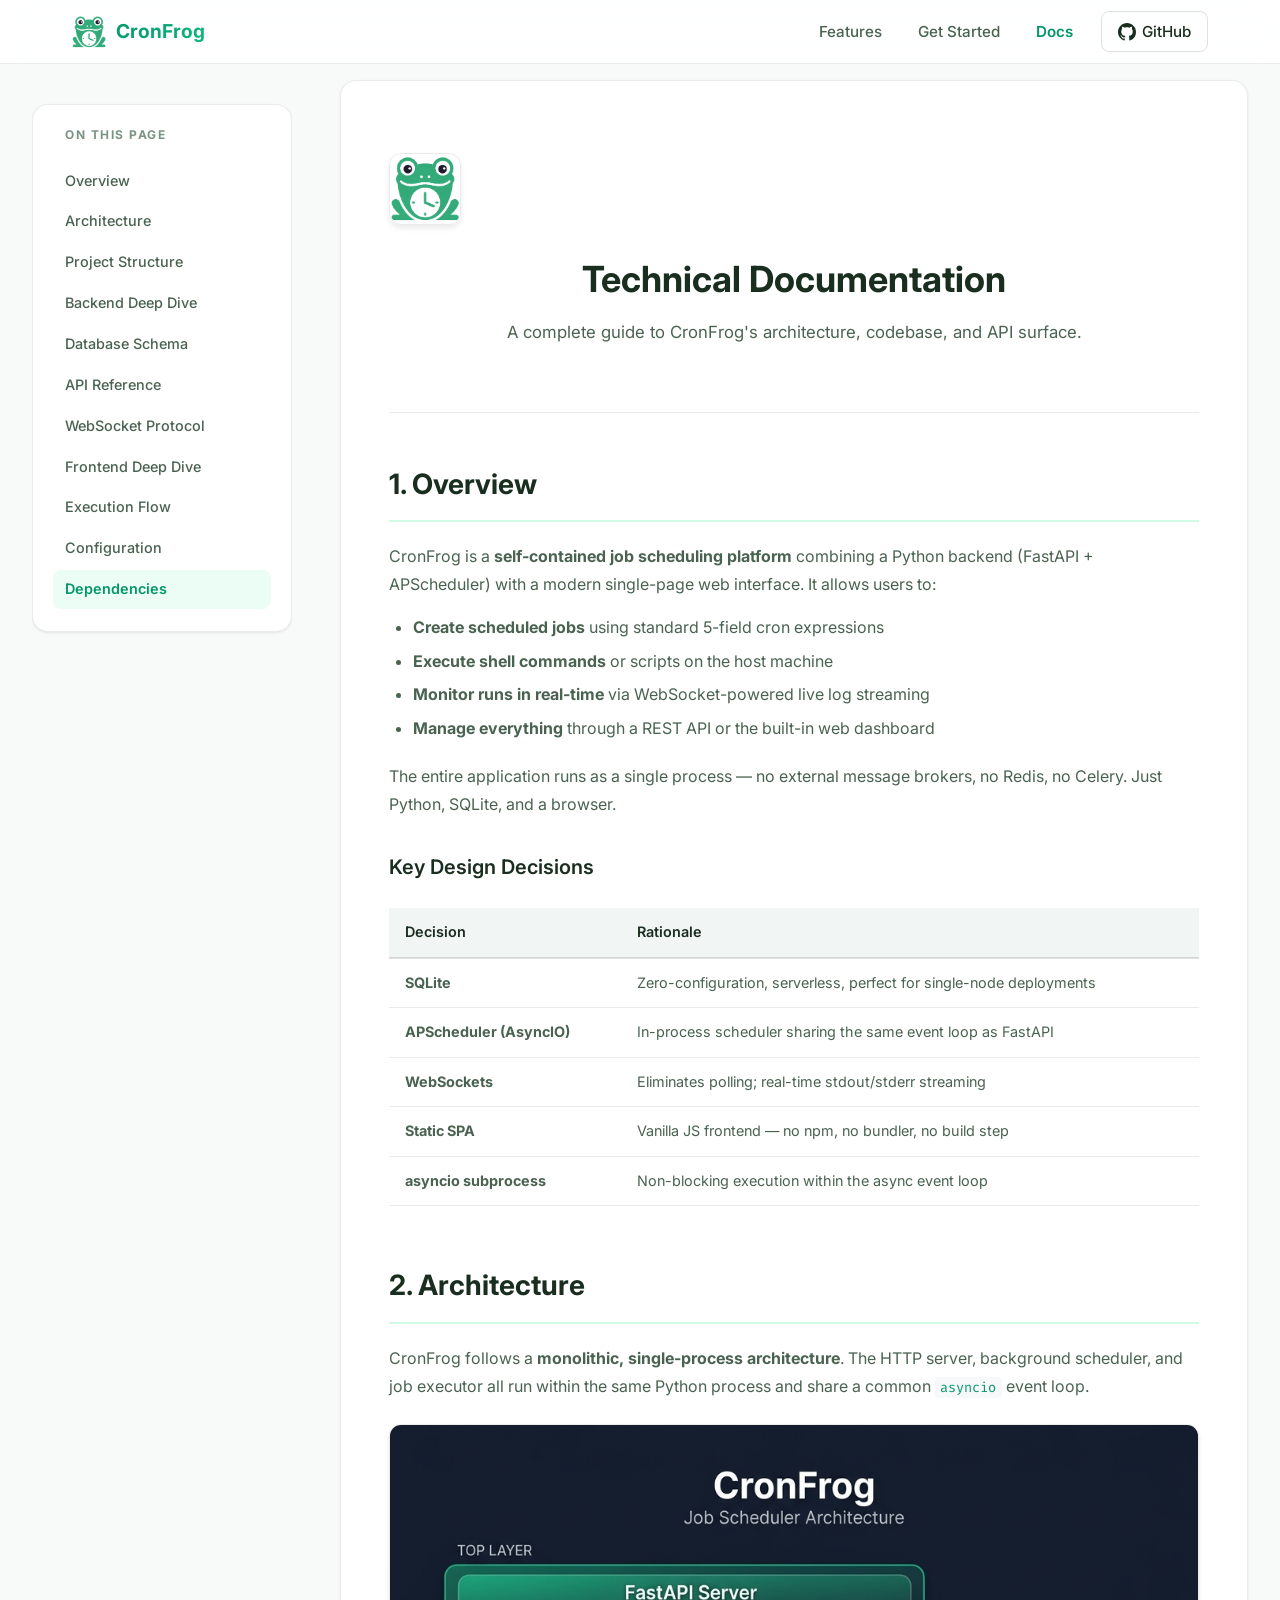
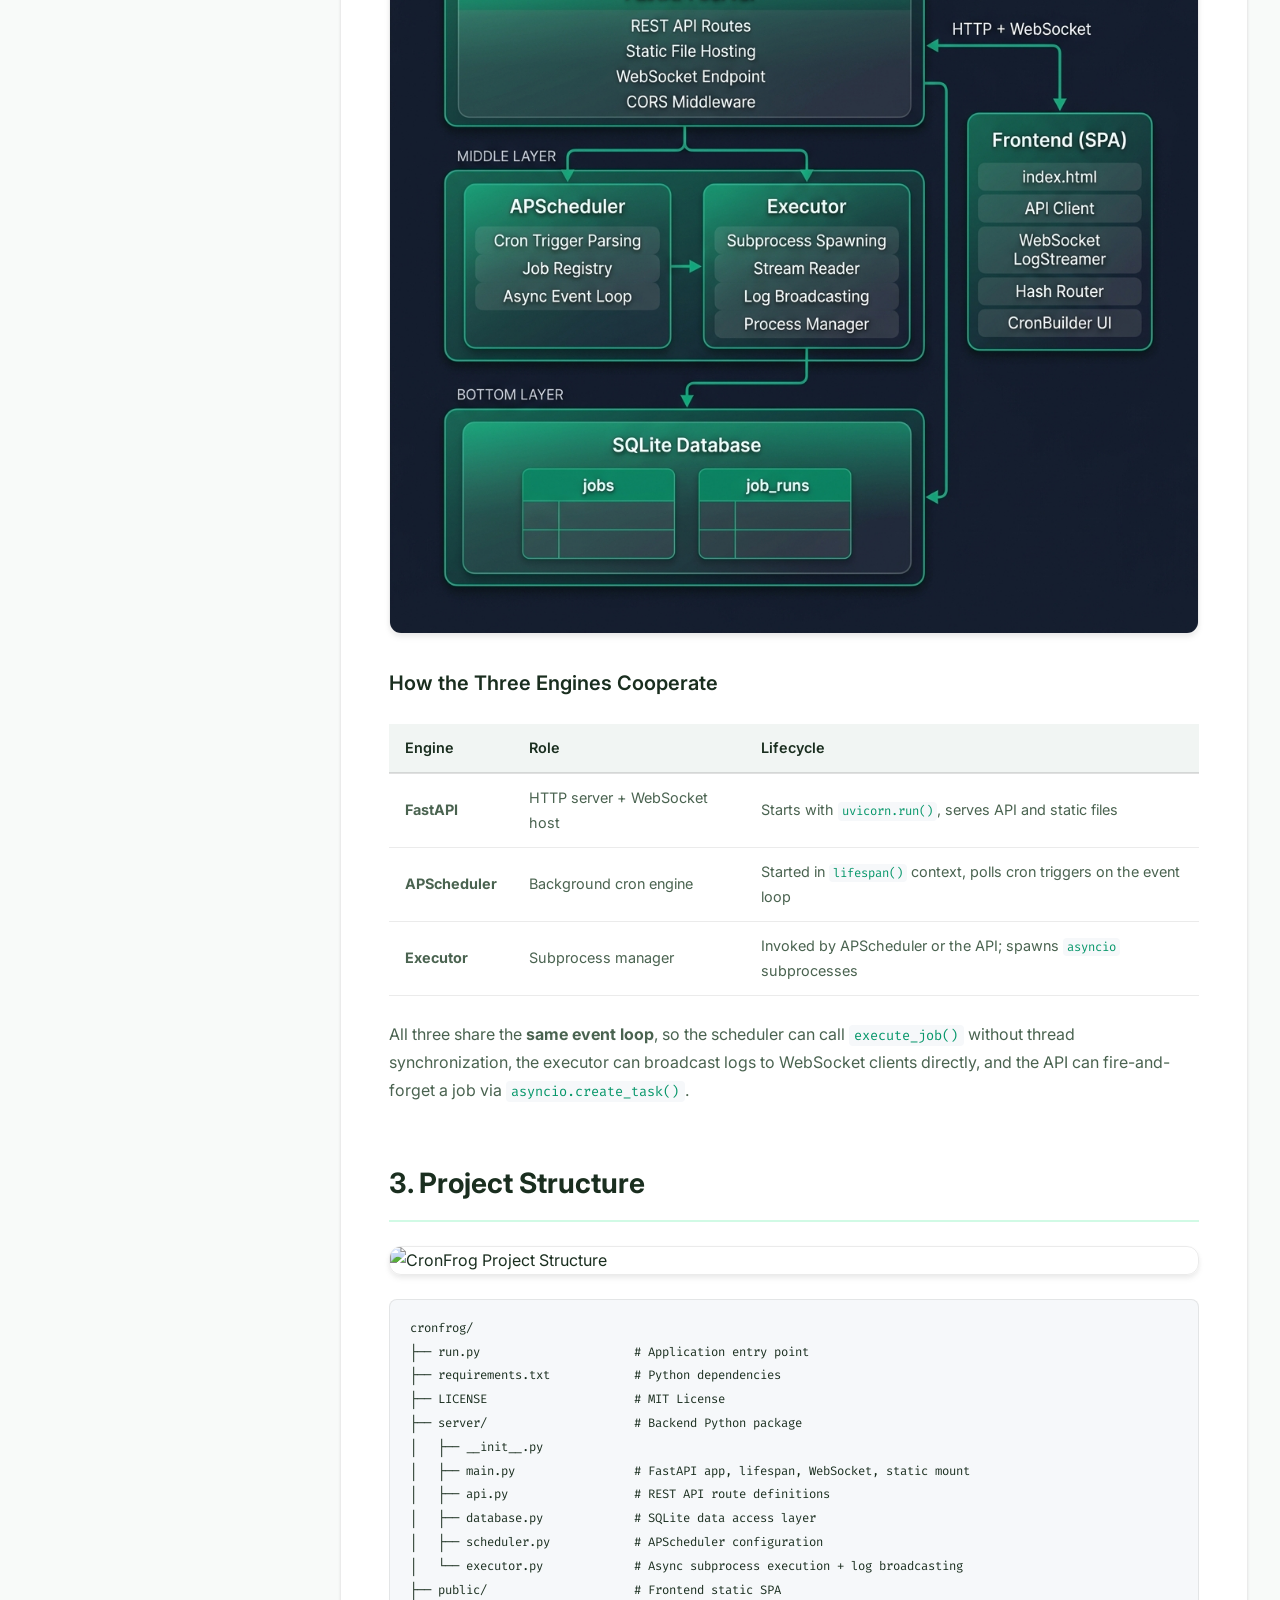
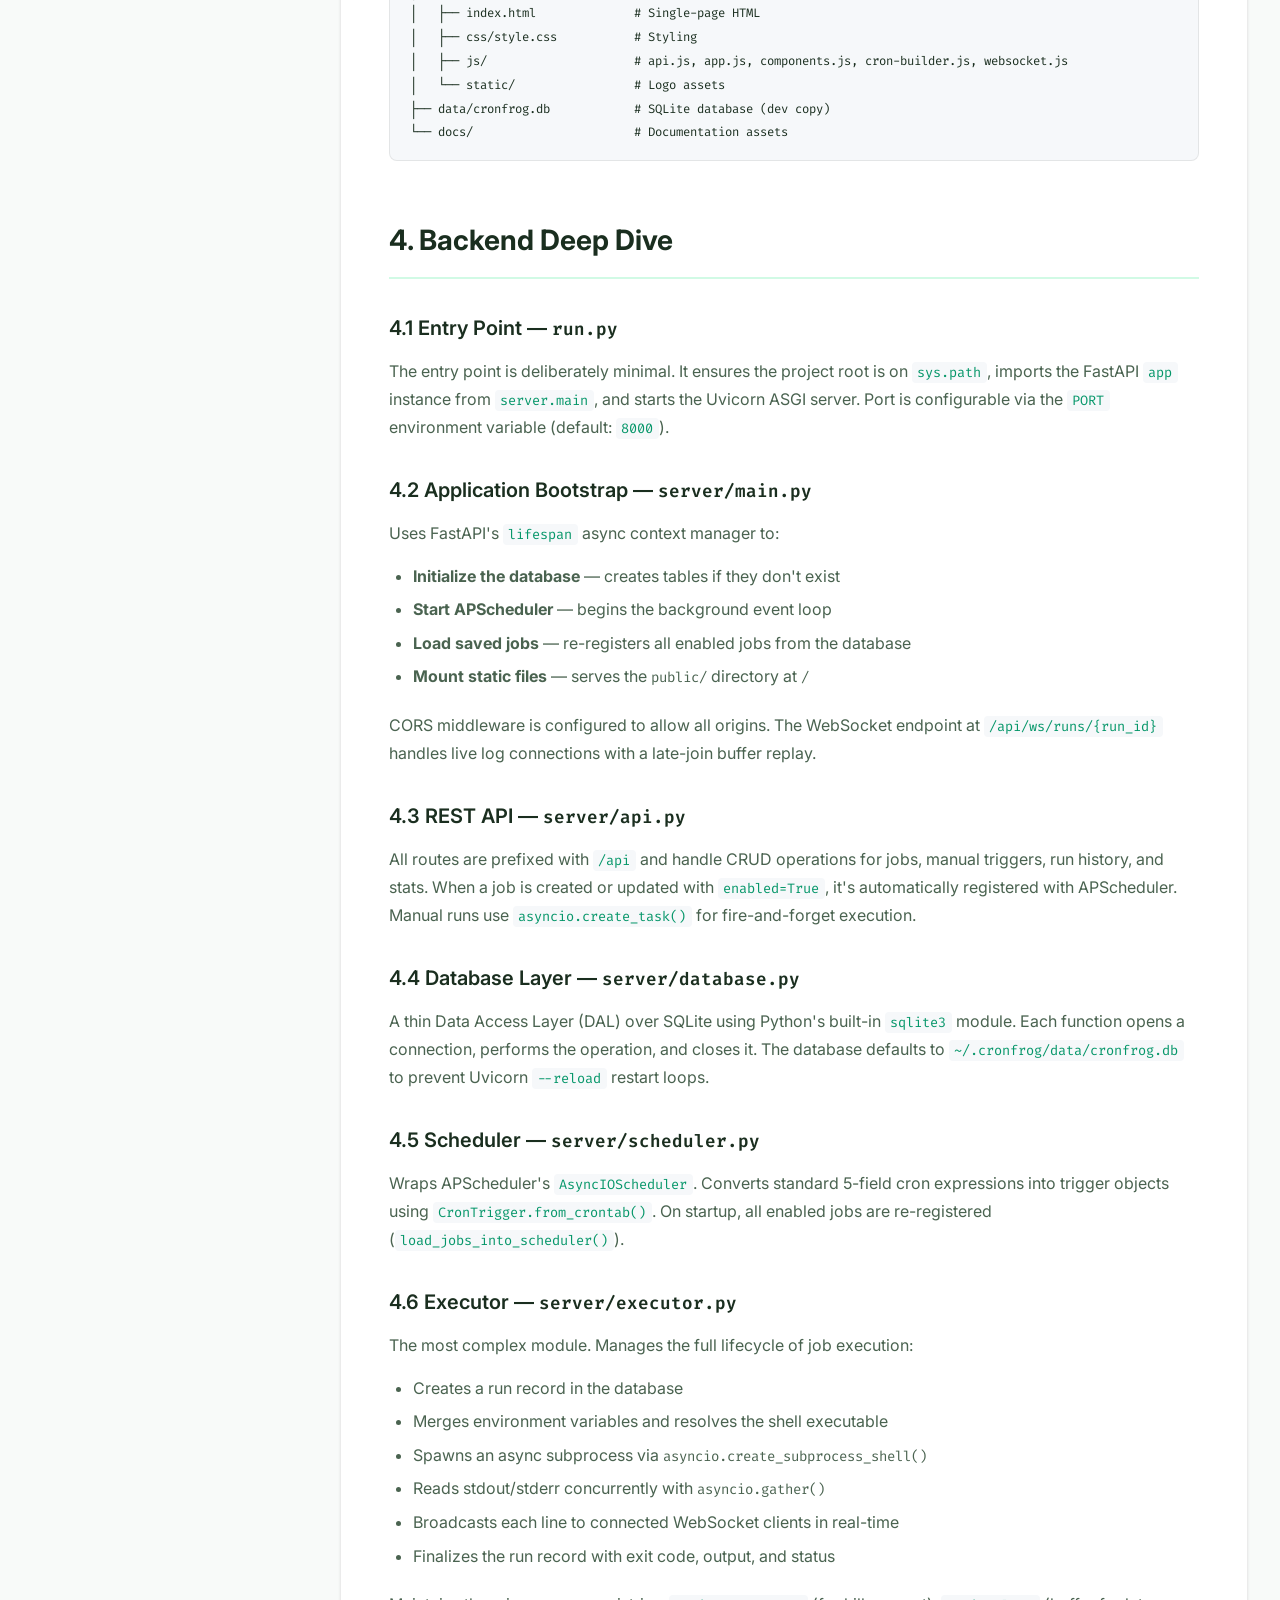
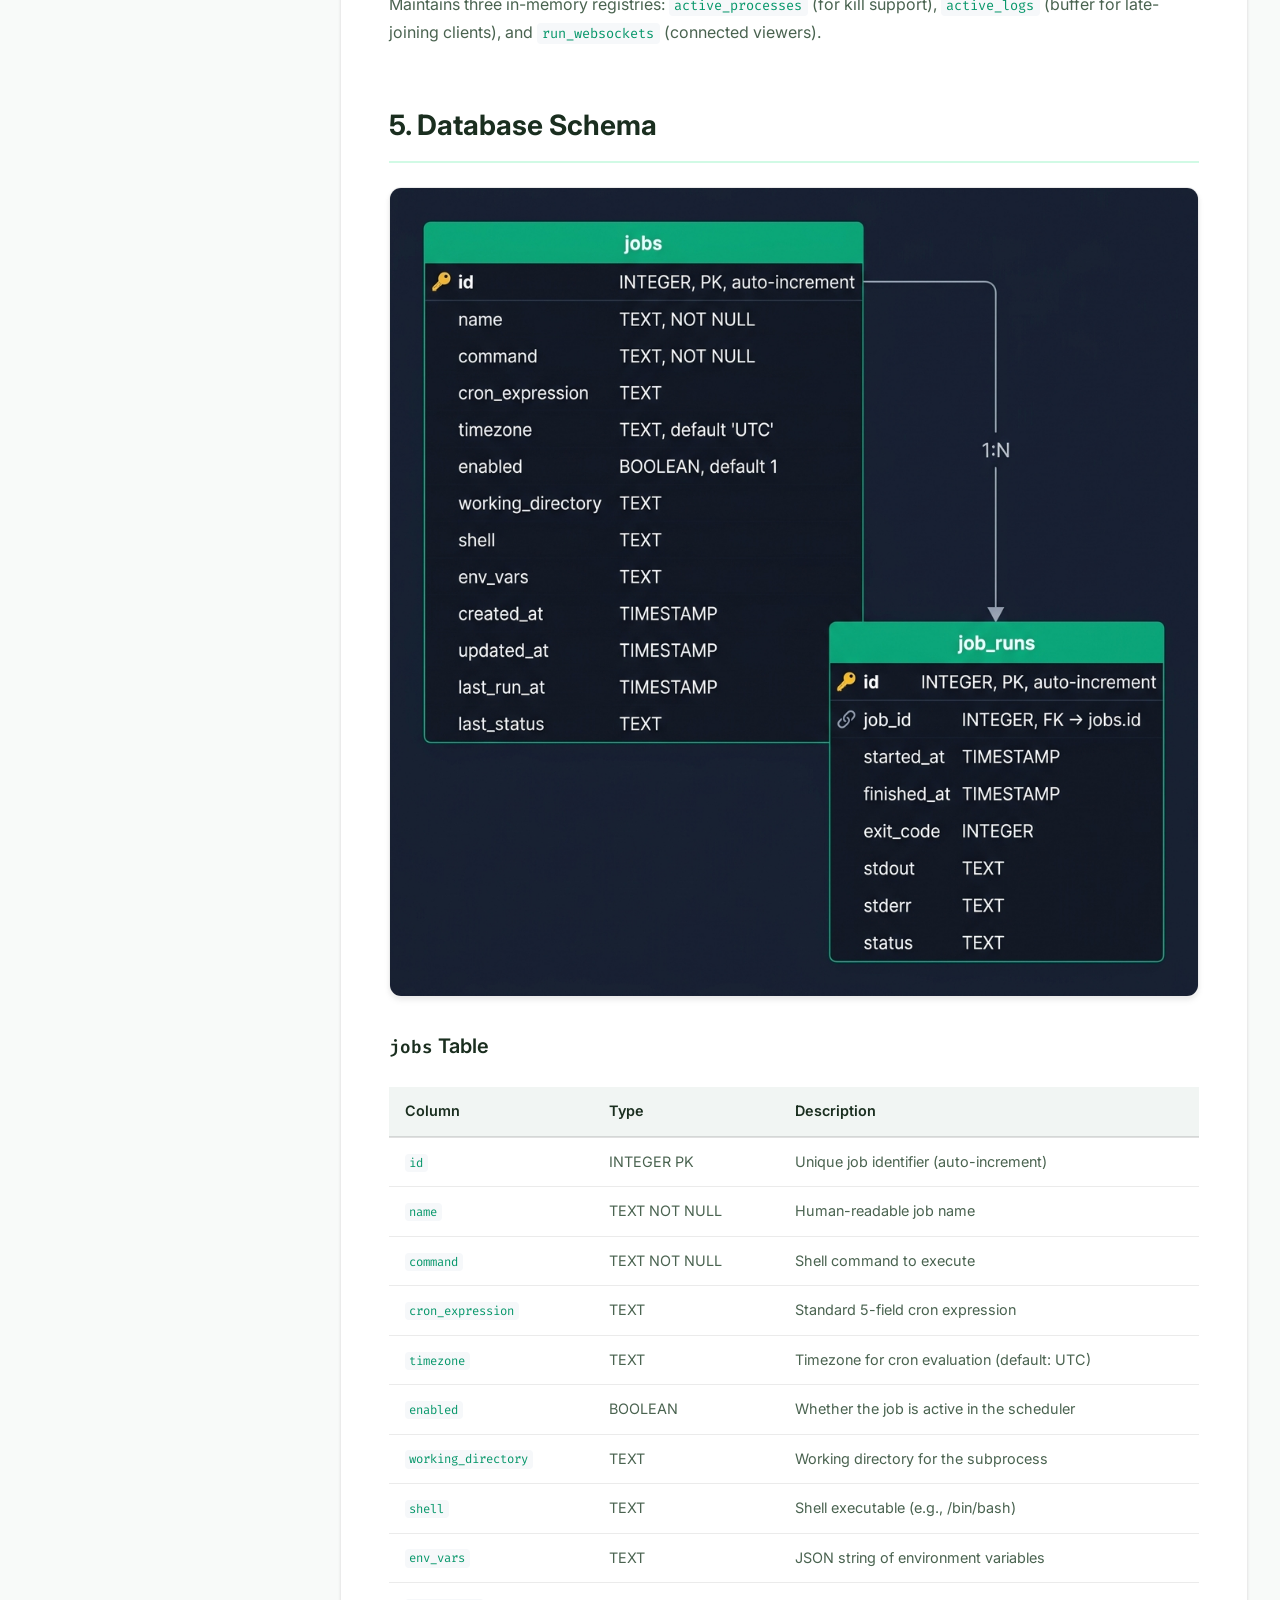
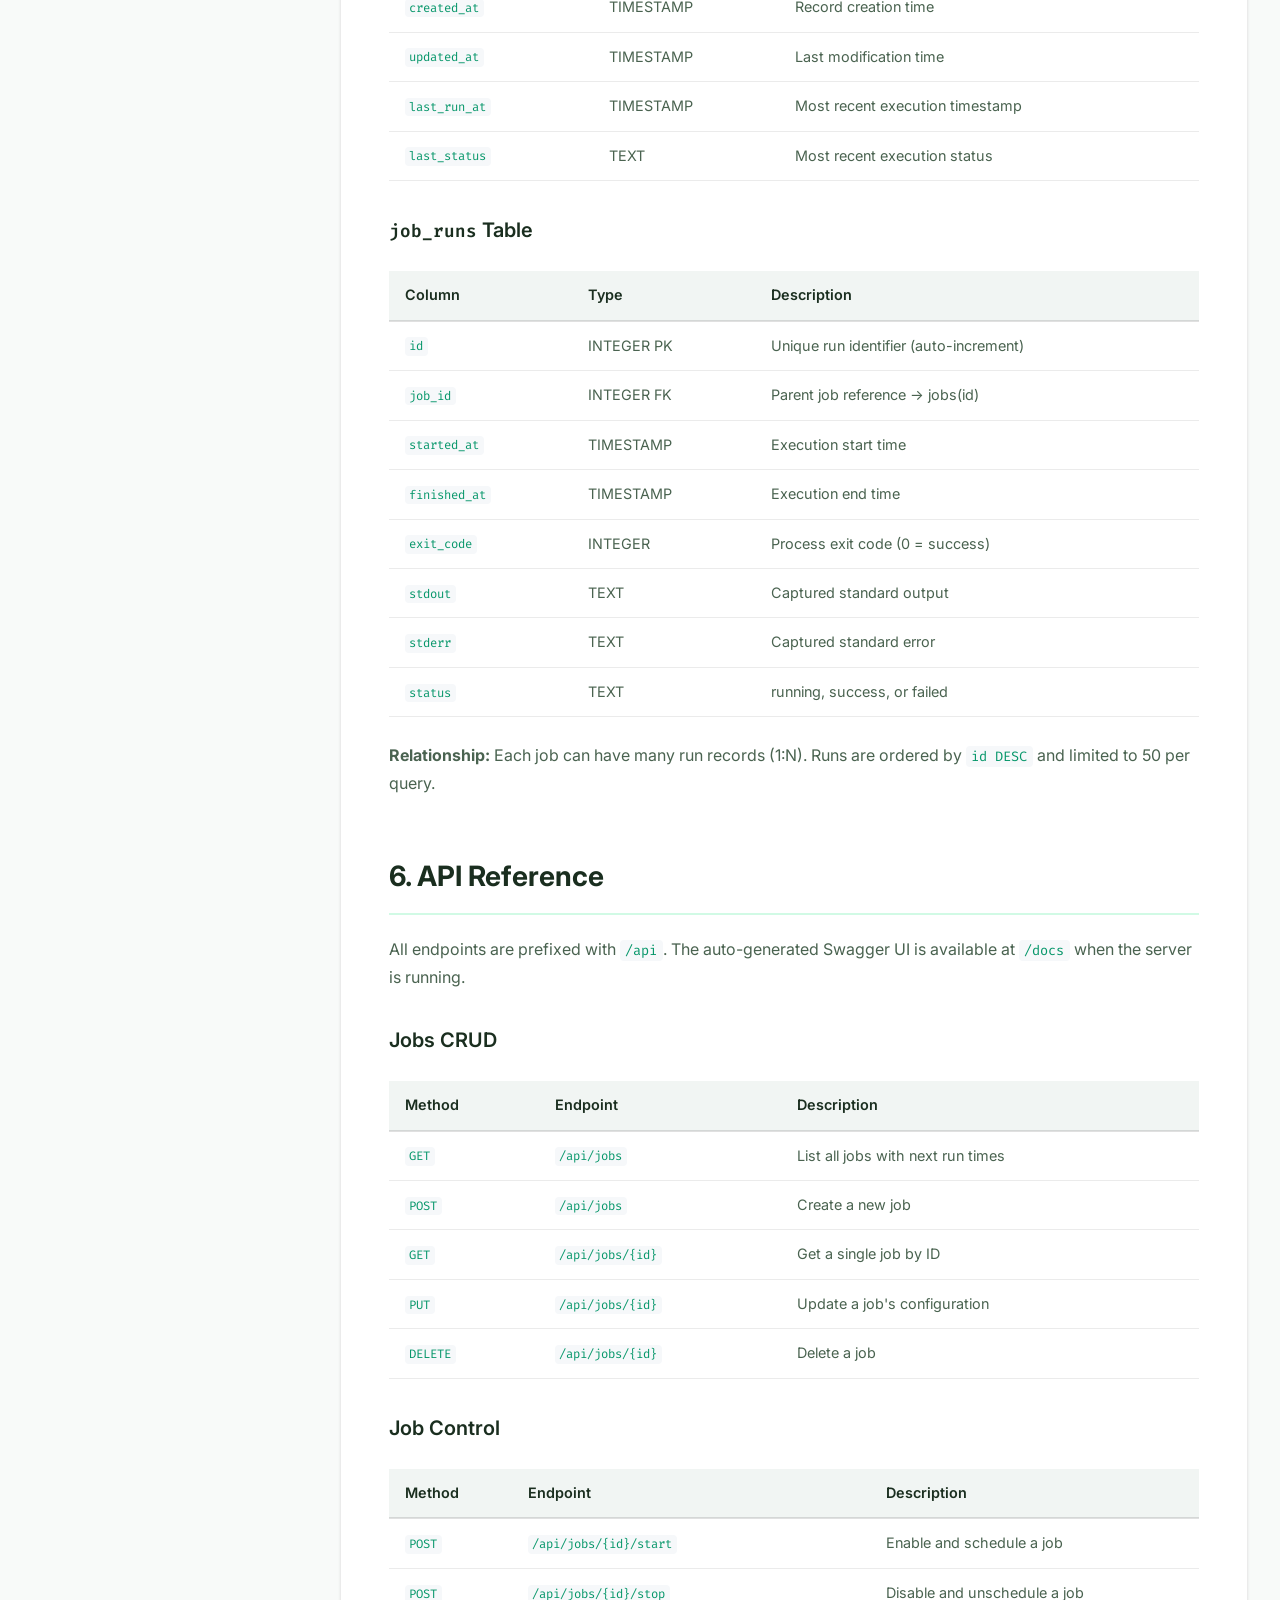
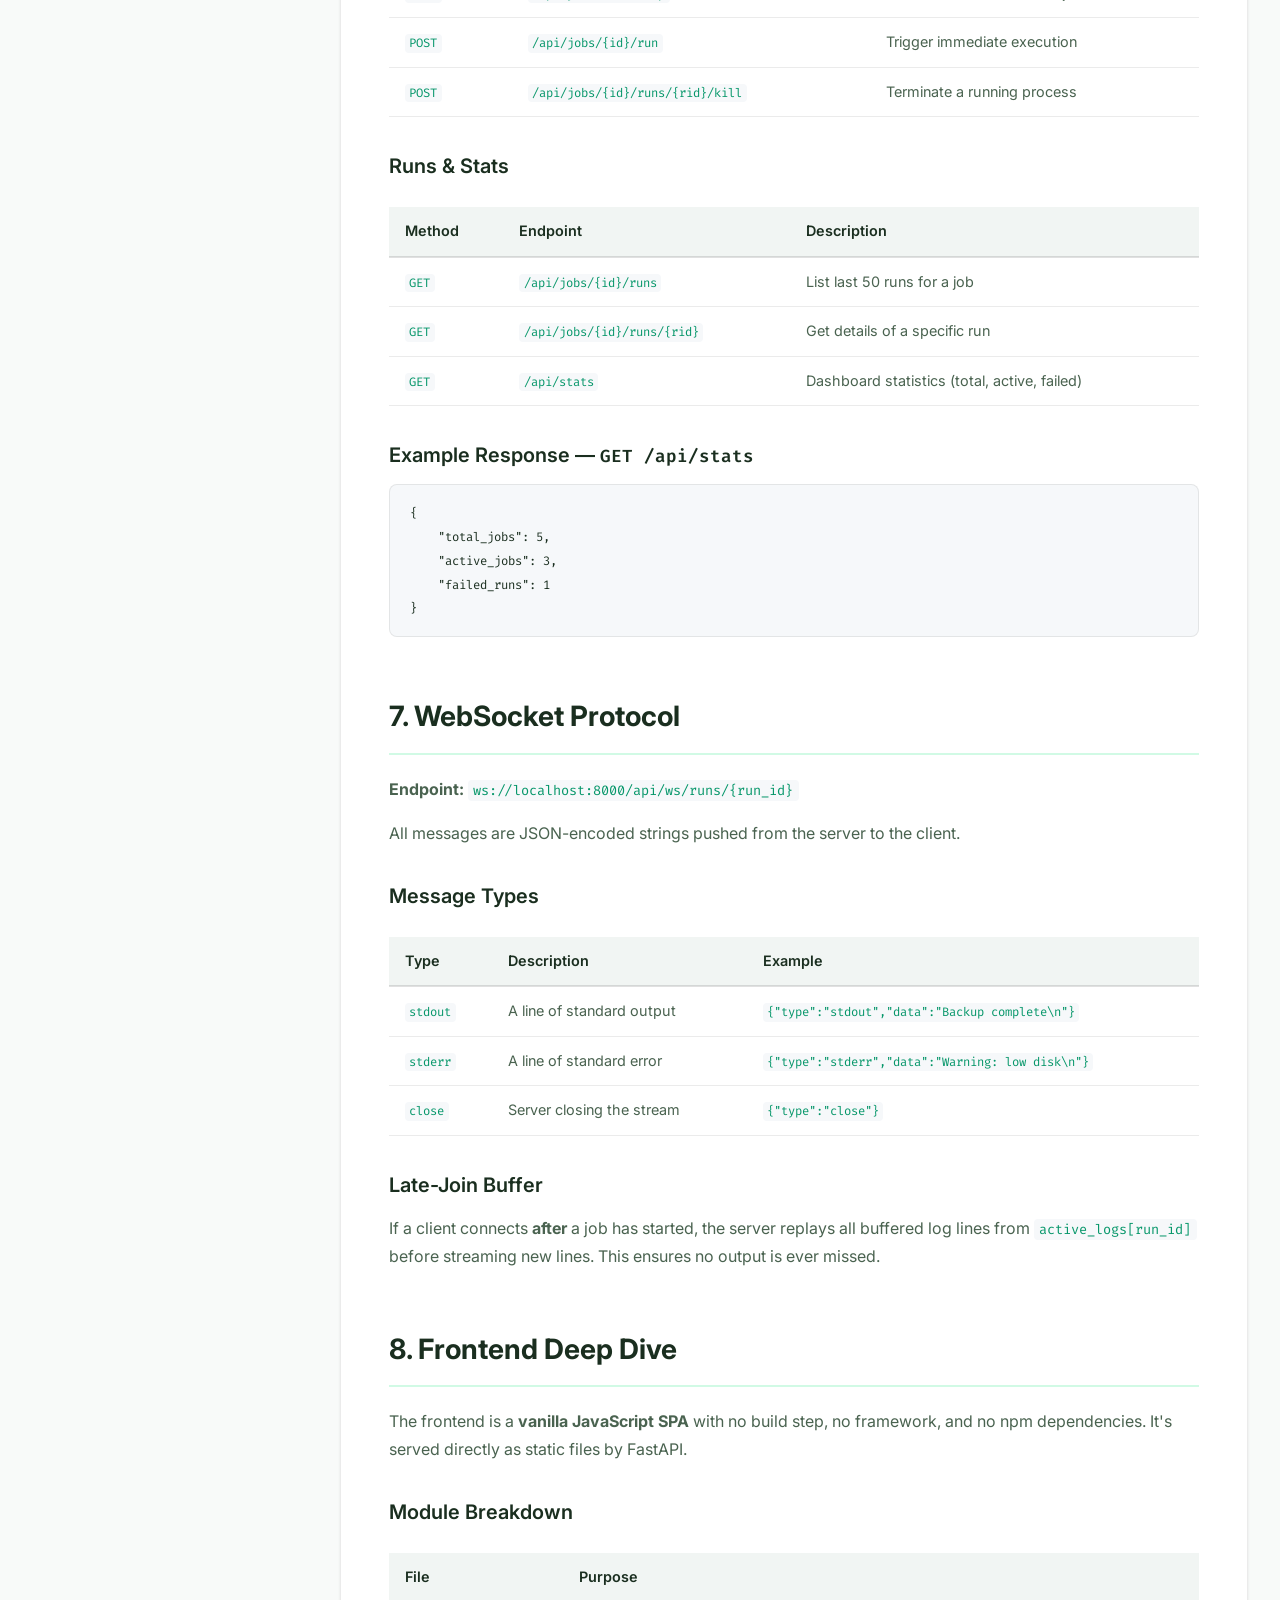
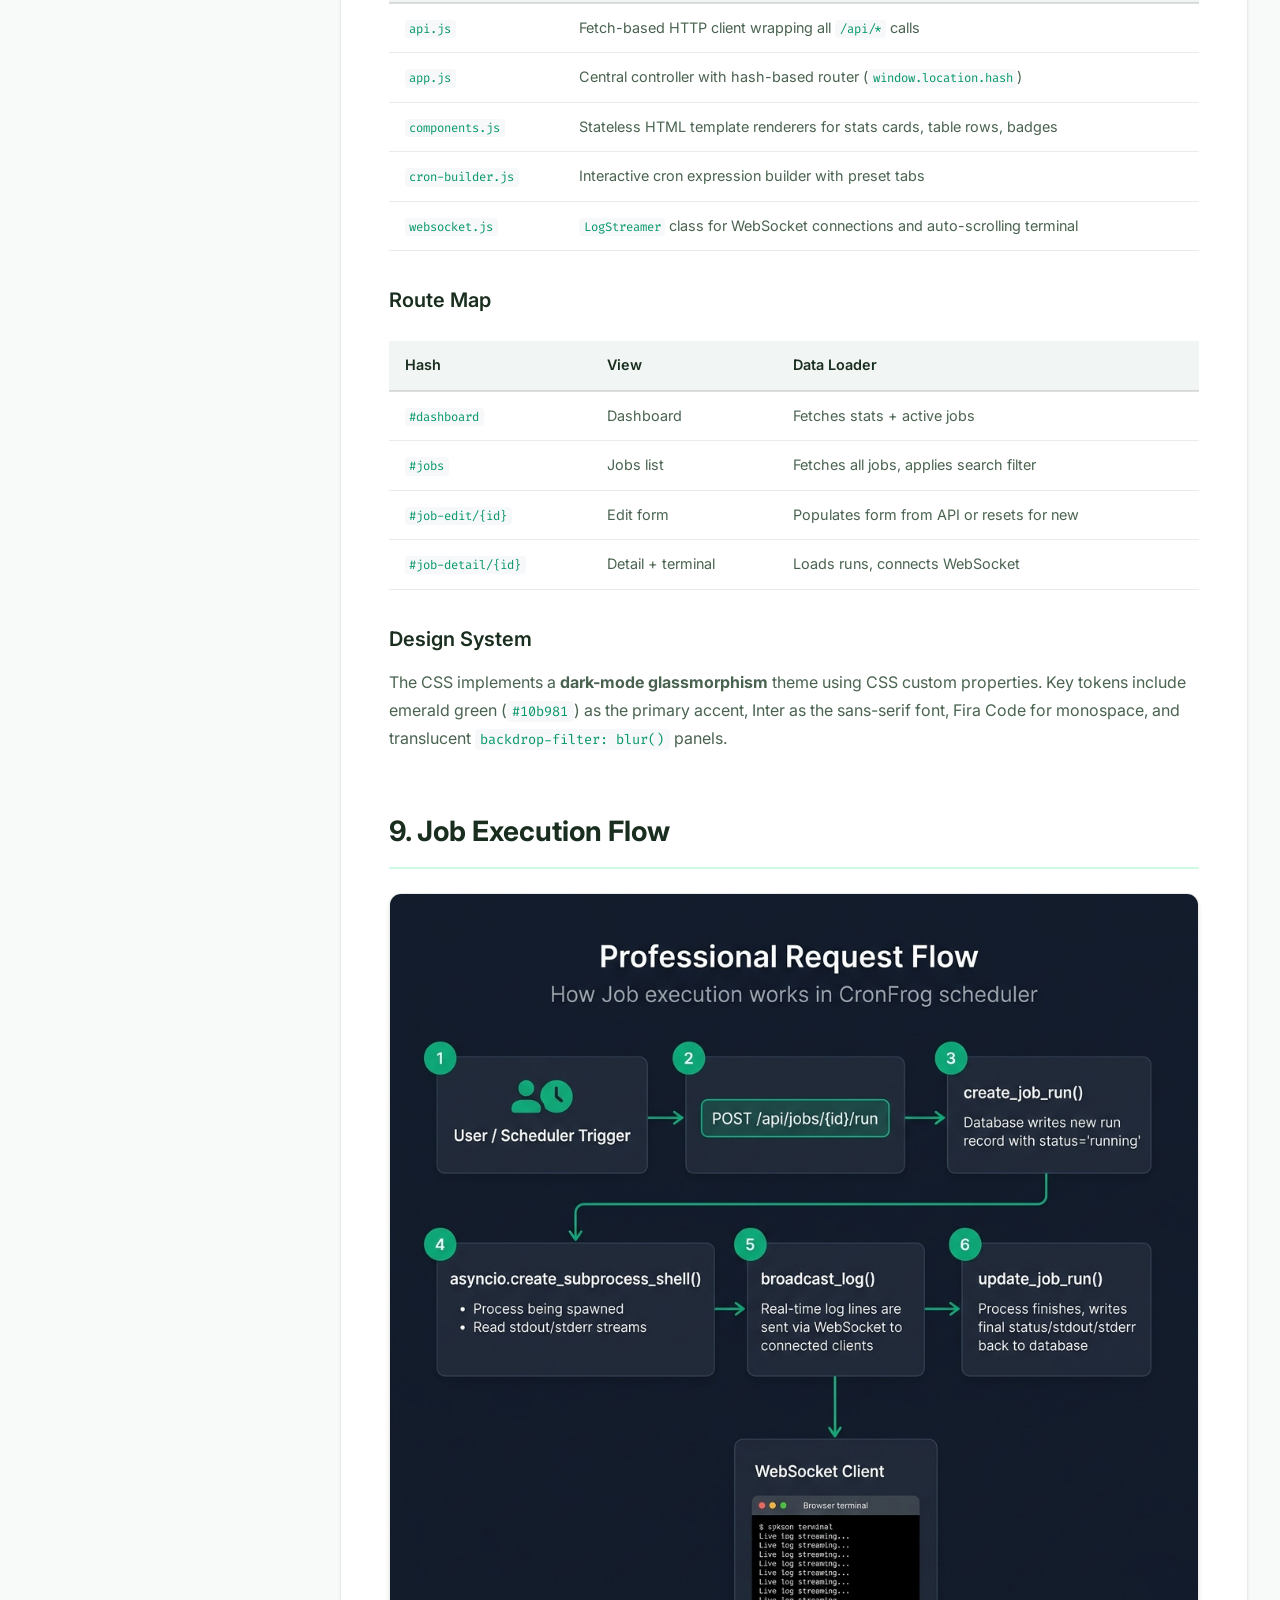
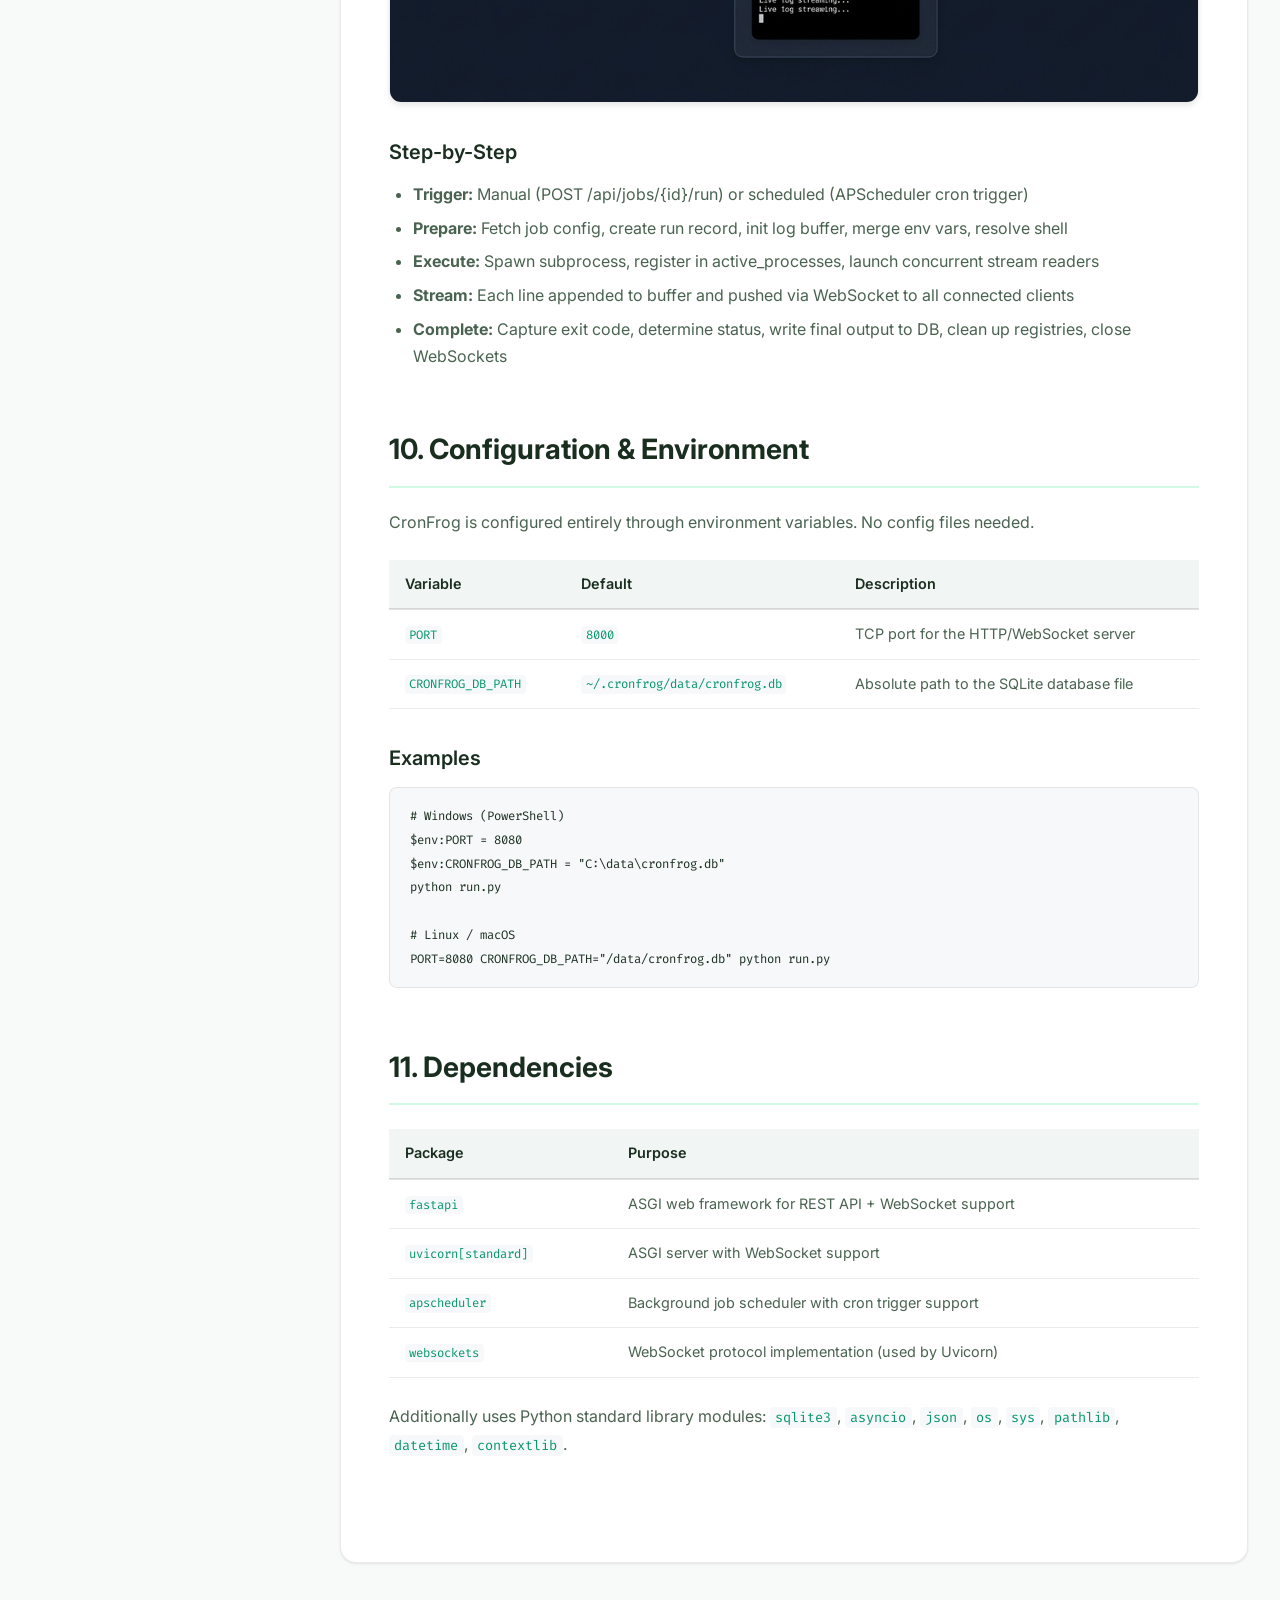
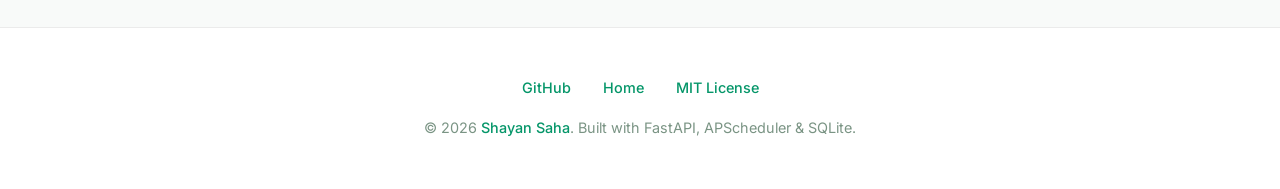
==== docs.html @ ef8c82c7 "cronfrog commit 1" ====
<!DOCTYPE html>
<html lang="en">
<head>
    <meta charset="UTF-8">
    <meta name="viewport" content="width=device-width, initial-scale=1.0">
    <title>CronFrog — Technical Documentation</title>
    <meta name="description" content="Complete technical documentation for CronFrog: architecture, API reference, database schema, WebSocket protocol, and frontend deep dive.">
    <link rel="icon" type="image/png" href="assets/cronfrog_logo.png">
    <link rel="stylesheet" href="css/style.css">
</head>
<body>

    <!-- ===================== NAVBAR ===================== -->
    <nav class="navbar">
        <div class="navbar-inner">
            <a href="index.html" class="navbar-brand">
                <img src="assets/cronfrog_logo.png" alt="CronFrog Logo">
                <span>CronFrog</span>
            </a>
            <div class="navbar-links" id="nav-menu">
                <a href="index.html#features">Features</a>
                <a href="index.html#download">Get Started</a>
                <a href="docs.html" class="active">Docs</a>
                <a href="https://github.com/shayansaha85/cronfrog" target="_blank" rel="noopener" class="nav-github">
                    <svg viewBox="0 0 16 16"><path d="M8 0C3.58 0 0 3.58 0 8c0 3.54 2.29 6.53 5.47 7.59.4.07.55-.17.55-.38 0-.19-.01-.82-.01-1.49-2.01.37-2.53-.49-2.69-.94-.09-.23-.48-.94-.82-1.13-.28-.15-.68-.52-.01-.53.63-.01 1.08.58 1.23.82.72 1.21 1.87.87 2.33.66.07-.52.28-.87.51-1.07-1.78-.2-3.64-.89-3.64-3.95 0-.87.31-1.59.82-2.15-.08-.2-.36-1.02.08-2.12 0 0 .67-.21 2.2.82.64-.18 1.32-.27 2-.27.68 0 1.36.09 2 .27 1.53-1.04 2.2-.82 2.2-.82.44 1.1.16 1.92.08 2.12.51.56.82 1.27.82 2.15 0 3.07-1.87 3.75-3.65 3.95.29.25.54.73.54 1.48 0 1.07-.01 1.93-.01 2.2 0 .21.15.46.55.38A8.013 8.013 0 0016 8c0-4.42-3.58-8-8-8z"/></svg>
                    GitHub
                </a>
            </div>
            <button class="navbar-toggle" id="nav-toggle" aria-label="Toggle navigation">
                <svg viewBox="0 0 24 24" fill="none" stroke="currentColor" stroke-width="2"><line x1="3" y1="6" x2="21" y2="6"/><line x1="3" y1="12" x2="21" y2="12"/><line x1="3" y1="18" x2="21" y2="18"/></svg>
            </button>
        </div>
    </nav>

    <!-- ===================== DOCS LAYOUT ===================== -->
    <div class="docs-wrapper">

        <!-- Sidebar -->
        <aside class="docs-sidebar">
            <div class="docs-sidebar-inner">
                <h4>On This Page</h4>
                <ul>
                    <li><a href="#overview" class="active">Overview</a></li>
                    <li><a href="#architecture">Architecture</a></li>
                    <li><a href="#project-structure">Project Structure</a></li>
                    <li><a href="#backend">Backend Deep Dive</a></li>
                    <li><a href="#database">Database Schema</a></li>
                    <li><a href="#api">API Reference</a></li>
                    <li><a href="#websocket">WebSocket Protocol</a></li>
                    <li><a href="#frontend">Frontend Deep Dive</a></li>
                    <li><a href="#execution-flow">Execution Flow</a></li>
                    <li><a href="#configuration">Configuration</a></li>
                    <li><a href="#dependencies">Dependencies</a></li>
                </ul>
            </div>
        </aside>

        <!-- Main Content -->
        <main class="docs-main">
            <div class="docs-content">

                <!-- Hero -->
                <div class="docs-hero">
                    <img src="assets/cronfrog_logo.png" alt="CronFrog Logo">
                    <h1>Technical Documentation</h1>
                    <p>A complete guide to CronFrog's architecture, codebase, and API surface.</p>
                </div>

                <!-- 1. Overview -->
                <section id="overview">
                    <h2>1. Overview</h2>
                    <p>CronFrog is a <strong>self-contained job scheduling platform</strong> combining a Python backend (FastAPI + APScheduler) with a modern single-page web interface. It allows users to:</p>
                    <ul>
                        <li><strong>Create scheduled jobs</strong> using standard 5-field cron expressions</li>
                        <li><strong>Execute shell commands</strong> or scripts on the host machine</li>
                        <li><strong>Monitor runs in real-time</strong> via WebSocket-powered live log streaming</li>
                        <li><strong>Manage everything</strong> through a REST API or the built-in web dashboard</li>
                    </ul>
                    <p>The entire application runs as a single process — no external message brokers, no Redis, no Celery. Just Python, SQLite, and a browser.</p>

                    <h3>Key Design Decisions</h3>
                    <table>
                        <tr><th>Decision</th><th>Rationale</th></tr>
                        <tr><td><strong>SQLite</strong></td><td>Zero-configuration, serverless, perfect for single-node deployments</td></tr>
                        <tr><td><strong>APScheduler (AsyncIO)</strong></td><td>In-process scheduler sharing the same event loop as FastAPI</td></tr>
                        <tr><td><strong>WebSockets</strong></td><td>Eliminates polling; real-time stdout/stderr streaming</td></tr>
                        <tr><td><strong>Static SPA</strong></td><td>Vanilla JS frontend — no npm, no bundler, no build step</td></tr>
                        <tr><td><strong>asyncio subprocess</strong></td><td>Non-blocking execution within the async event loop</td></tr>
                    </table>
                </section>

                <!-- 2. Architecture -->
                <section id="architecture">
                    <h2>2. Architecture</h2>
                    <p>CronFrog follows a <strong>monolithic, single-process architecture</strong>. The HTTP server, background scheduler, and job executor all run within the same Python process and share a common <code>asyncio</code> event loop.</p>
                    <img src="assets/architecture_overview.png" alt="CronFrog Architecture Overview">

                    <h3>How the Three Engines Cooperate</h3>
                    <table>
                        <tr><th>Engine</th><th>Role</th><th>Lifecycle</th></tr>
                        <tr>
                            <td><strong>FastAPI</strong></td>
                            <td>HTTP server + WebSocket host</td>
                            <td>Starts with <code>uvicorn.run()</code>, serves API and static files</td>
                        </tr>
                        <tr>
                            <td><strong>APScheduler</strong></td>
                            <td>Background cron engine</td>
                            <td>Started in <code>lifespan()</code> context, polls cron triggers on the event loop</td>
                        </tr>
                        <tr>
                            <td><strong>Executor</strong></td>
                            <td>Subprocess manager</td>
                            <td>Invoked by APScheduler or the API; spawns <code>asyncio</code> subprocesses</td>
                        </tr>
                    </table>
                    <p>All three share the <strong>same event loop</strong>, so the scheduler can call <code>execute_job()</code> without thread synchronization, the executor can broadcast logs to WebSocket clients directly, and the API can fire-and-forget a job via <code>asyncio.create_task()</code>.</p>
                </section>

                <!-- 3. Project Structure -->
                <section id="project-structure">
                    <h2>3. Project Structure</h2>
                    <img src="assets/project_structure.png" alt="CronFrog Project Structure">
                    <pre><code>cronfrog/
├── run.py                      # Application entry point
├── requirements.txt            # Python dependencies
├── LICENSE                     # MIT License
├── server/                     # Backend Python package
│   ├── __init__.py
│   ├── main.py                 # FastAPI app, lifespan, WebSocket, static mount
│   ├── api.py                  # REST API route definitions
│   ├── database.py             # SQLite data access layer
│   ├── scheduler.py            # APScheduler configuration
│   └── executor.py             # Async subprocess execution + log broadcasting
├── public/                     # Frontend static SPA
│   ├── index.html              # Single-page HTML
│   ├── css/style.css           # Styling
│   ├── js/                     # api.js, app.js, components.js, cron-builder.js, websocket.js
│   └── static/                 # Logo assets
├── data/cronfrog.db            # SQLite database (dev copy)
└── docs/                       # Documentation assets</code></pre>
                </section>

                <!-- 4. Backend Deep Dive -->
                <section id="backend">
                    <h2>4. Backend Deep Dive</h2>

                    <h3>4.1 Entry Point — <code>run.py</code></h3>
                    <p>The entry point is deliberately minimal. It ensures the project root is on <code>sys.path</code>, imports the FastAPI <code>app</code> instance from <code>server.main</code>, and starts the Uvicorn ASGI server. Port is configurable via the <code>PORT</code> environment variable (default: <code>8000</code>).</p>

                    <h3>4.2 Application Bootstrap — <code>server/main.py</code></h3>
                    <p>Uses FastAPI's <code>lifespan</code> async context manager to:</p>
                    <ul>
                        <li><strong>Initialize the database</strong> — creates tables if they don't exist</li>
                        <li><strong>Start APScheduler</strong> — begins the background event loop</li>
                        <li><strong>Load saved jobs</strong> — re-registers all enabled jobs from the database</li>
                        <li><strong>Mount static files</strong> — serves the <code>public/</code> directory at <code>/</code></li>
                    </ul>
                    <p>CORS middleware is configured to allow all origins. The WebSocket endpoint at <code>/api/ws/runs/{run_id}</code> handles live log connections with a late-join buffer replay.</p>

                    <h3>4.3 REST API — <code>server/api.py</code></h3>
                    <p>All routes are prefixed with <code>/api</code> and handle CRUD operations for jobs, manual triggers, run history, and stats. When a job is created or updated with <code>enabled=True</code>, it's automatically registered with APScheduler. Manual runs use <code>asyncio.create_task()</code> for fire-and-forget execution.</p>

                    <h3>4.4 Database Layer — <code>server/database.py</code></h3>
                    <p>A thin Data Access Layer (DAL) over SQLite using Python's built-in <code>sqlite3</code> module. Each function opens a connection, performs the operation, and closes it. The database defaults to <code>~/.cronfrog/data/cronfrog.db</code> to prevent Uvicorn <code>--reload</code> restart loops.</p>

                    <h3>4.5 Scheduler — <code>server/scheduler.py</code></h3>
                    <p>Wraps APScheduler's <code>AsyncIOScheduler</code>. Converts standard 5-field cron expressions into trigger objects using <code>CronTrigger.from_crontab()</code>. On startup, all enabled jobs are re-registered (<code>load_jobs_into_scheduler()</code>).</p>

                    <h3>4.6 Executor — <code>server/executor.py</code></h3>
                    <p>The most complex module. Manages the full lifecycle of job execution:</p>
                    <ul>
                        <li>Creates a run record in the database</li>
                        <li>Merges environment variables and resolves the shell executable</li>
                        <li>Spawns an async subprocess via <code>asyncio.create_subprocess_shell()</code></li>
                        <li>Reads stdout/stderr concurrently with <code>asyncio.gather()</code></li>
                        <li>Broadcasts each line to connected WebSocket clients in real-time</li>
                        <li>Finalizes the run record with exit code, output, and status</li>
                    </ul>
                    <p>Maintains three in-memory registries: <code>active_processes</code> (for kill support), <code>active_logs</code> (buffer for late-joining clients), and <code>run_websockets</code> (connected viewers).</p>
                </section>

                <!-- 5. Database Schema -->
                <section id="database">
                    <h2>5. Database Schema</h2>
                    <img src="assets/database_schema.png" alt="CronFrog Database Schema">

                    <h3><code>jobs</code> Table</h3>
                    <table>
                        <tr><th>Column</th><th>Type</th><th>Description</th></tr>
                        <tr><td><code>id</code></td><td>INTEGER PK</td><td>Unique job identifier (auto-increment)</td></tr>
                        <tr><td><code>name</code></td><td>TEXT NOT NULL</td><td>Human-readable job name</td></tr>
                        <tr><td><code>command</code></td><td>TEXT NOT NULL</td><td>Shell command to execute</td></tr>
                        <tr><td><code>cron_expression</code></td><td>TEXT</td><td>Standard 5-field cron expression</td></tr>
                        <tr><td><code>timezone</code></td><td>TEXT</td><td>Timezone for cron evaluation (default: UTC)</td></tr>
                        <tr><td><code>enabled</code></td><td>BOOLEAN</td><td>Whether the job is active in the scheduler</td></tr>
                        <tr><td><code>working_directory</code></td><td>TEXT</td><td>Working directory for the subprocess</td></tr>
                        <tr><td><code>shell</code></td><td>TEXT</td><td>Shell executable (e.g., /bin/bash)</td></tr>
                        <tr><td><code>env_vars</code></td><td>TEXT</td><td>JSON string of environment variables</td></tr>
                        <tr><td><code>created_at</code></td><td>TIMESTAMP</td><td>Record creation time</td></tr>
                        <tr><td><code>updated_at</code></td><td>TIMESTAMP</td><td>Last modification time</td></tr>
                        <tr><td><code>last_run_at</code></td><td>TIMESTAMP</td><td>Most recent execution timestamp</td></tr>
                        <tr><td><code>last_status</code></td><td>TEXT</td><td>Most recent execution status</td></tr>
                    </table>

                    <h3><code>job_runs</code> Table</h3>
                    <table>
                        <tr><th>Column</th><th>Type</th><th>Description</th></tr>
                        <tr><td><code>id</code></td><td>INTEGER PK</td><td>Unique run identifier (auto-increment)</td></tr>
                        <tr><td><code>job_id</code></td><td>INTEGER FK</td><td>Parent job reference → jobs(id)</td></tr>
                        <tr><td><code>started_at</code></td><td>TIMESTAMP</td><td>Execution start time</td></tr>
                        <tr><td><code>finished_at</code></td><td>TIMESTAMP</td><td>Execution end time</td></tr>
                        <tr><td><code>exit_code</code></td><td>INTEGER</td><td>Process exit code (0 = success)</td></tr>
                        <tr><td><code>stdout</code></td><td>TEXT</td><td>Captured standard output</td></tr>
                        <tr><td><code>stderr</code></td><td>TEXT</td><td>Captured standard error</td></tr>
                        <tr><td><code>status</code></td><td>TEXT</td><td>running, success, or failed</td></tr>
                    </table>
                    <p><strong>Relationship:</strong> Each job can have many run records (1:N). Runs are ordered by <code>id DESC</code> and limited to 50 per query.</p>
                </section>

                <!-- 6. API Reference -->
                <section id="api">
                    <h2>6. API Reference</h2>
                    <p>All endpoints are prefixed with <code>/api</code>. The auto-generated Swagger UI is available at <code>/docs</code> when the server is running.</p>

                    <h3>Jobs CRUD</h3>
                    <table>
                        <tr><th>Method</th><th>Endpoint</th><th>Description</th></tr>
                        <tr><td><code>GET</code></td><td><code>/api/jobs</code></td><td>List all jobs with next run times</td></tr>
                        <tr><td><code>POST</code></td><td><code>/api/jobs</code></td><td>Create a new job</td></tr>
                        <tr><td><code>GET</code></td><td><code>/api/jobs/{id}</code></td><td>Get a single job by ID</td></tr>
                        <tr><td><code>PUT</code></td><td><code>/api/jobs/{id}</code></td><td>Update a job's configuration</td></tr>
                        <tr><td><code>DELETE</code></td><td><code>/api/jobs/{id}</code></td><td>Delete a job</td></tr>
                    </table>

                    <h3>Job Control</h3>
                    <table>
                        <tr><th>Method</th><th>Endpoint</th><th>Description</th></tr>
                        <tr><td><code>POST</code></td><td><code>/api/jobs/{id}/start</code></td><td>Enable and schedule a job</td></tr>
                        <tr><td><code>POST</code></td><td><code>/api/jobs/{id}/stop</code></td><td>Disable and unschedule a job</td></tr>
                        <tr><td><code>POST</code></td><td><code>/api/jobs/{id}/run</code></td><td>Trigger immediate execution</td></tr>
                        <tr><td><code>POST</code></td><td><code>/api/jobs/{id}/runs/{rid}/kill</code></td><td>Terminate a running process</td></tr>
                    </table>

                    <h3>Runs &amp; Stats</h3>
                    <table>
                        <tr><th>Method</th><th>Endpoint</th><th>Description</th></tr>
                        <tr><td><code>GET</code></td><td><code>/api/jobs/{id}/runs</code></td><td>List last 50 runs for a job</td></tr>
                        <tr><td><code>GET</code></td><td><code>/api/jobs/{id}/runs/{rid}</code></td><td>Get details of a specific run</td></tr>
                        <tr><td><code>GET</code></td><td><code>/api/stats</code></td><td>Dashboard statistics (total, active, failed)</td></tr>
                    </table>

                    <h3>Example Response — <code>GET /api/stats</code></h3>
                    <pre><code>{
    "total_jobs": 5,
    "active_jobs": 3,
    "failed_runs": 1
}</code></pre>
                </section>

                <!-- 7. WebSocket Protocol -->
                <section id="websocket">
                    <h2>7. WebSocket Protocol</h2>
                    <p><strong>Endpoint:</strong> <code>ws://localhost:8000/api/ws/runs/{run_id}</code></p>
                    <p>All messages are JSON-encoded strings pushed from the server to the client.</p>

                    <h3>Message Types</h3>
                    <table>
                        <tr><th>Type</th><th>Description</th><th>Example</th></tr>
                        <tr><td><code>stdout</code></td><td>A line of standard output</td><td><code>{"type":"stdout","data":"Backup complete\n"}</code></td></tr>
                        <tr><td><code>stderr</code></td><td>A line of standard error</td><td><code>{"type":"stderr","data":"Warning: low disk\n"}</code></td></tr>
                        <tr><td><code>close</code></td><td>Server closing the stream</td><td><code>{"type":"close"}</code></td></tr>
                    </table>

                    <h3>Late-Join Buffer</h3>
                    <p>If a client connects <strong>after</strong> a job has started, the server replays all buffered log lines from <code>active_logs[run_id]</code> before streaming new lines. This ensures no output is ever missed.</p>
                </section>

                <!-- 8. Frontend Deep Dive -->
                <section id="frontend">
                    <h2>8. Frontend Deep Dive</h2>
                    <p>The frontend is a <strong>vanilla JavaScript SPA</strong> with no build step, no framework, and no npm dependencies. It's served directly as static files by FastAPI.</p>

                    <h3>Module Breakdown</h3>
                    <table>
                        <tr><th>File</th><th>Purpose</th></tr>
                        <tr><td><code>api.js</code></td><td>Fetch-based HTTP client wrapping all <code>/api/*</code> calls</td></tr>
                        <tr><td><code>app.js</code></td><td>Central controller with hash-based router (<code>window.location.hash</code>)</td></tr>
                        <tr><td><code>components.js</code></td><td>Stateless HTML template renderers for stats cards, table rows, badges</td></tr>
                        <tr><td><code>cron-builder.js</code></td><td>Interactive cron expression builder with preset tabs</td></tr>
                        <tr><td><code>websocket.js</code></td><td><code>LogStreamer</code> class for WebSocket connections and auto-scrolling terminal</td></tr>
                    </table>

                    <h3>Route Map</h3>
                    <table>
                        <tr><th>Hash</th><th>View</th><th>Data Loader</th></tr>
                        <tr><td><code>#dashboard</code></td><td>Dashboard</td><td>Fetches stats + active jobs</td></tr>
                        <tr><td><code>#jobs</code></td><td>Jobs list</td><td>Fetches all jobs, applies search filter</td></tr>
                        <tr><td><code>#job-edit/{id}</code></td><td>Edit form</td><td>Populates form from API or resets for new</td></tr>
                        <tr><td><code>#job-detail/{id}</code></td><td>Detail + terminal</td><td>Loads runs, connects WebSocket</td></tr>
                    </table>

                    <h3>Design System</h3>
                    <p>The CSS implements a <strong>dark-mode glassmorphism</strong> theme using CSS custom properties. Key tokens include emerald green (<code>#10b981</code>) as the primary accent, Inter as the sans-serif font, Fira Code for monospace, and translucent <code>backdrop-filter: blur()</code> panels.</p>
                </section>

                <!-- 9. Execution Flow -->
                <section id="execution-flow">
                    <h2>9. Job Execution Flow</h2>
                    <img src="assets/request_flow.png" alt="CronFrog Job Execution Flow">
                    <h3>Step-by-Step</h3>
                    <ul>
                        <li><strong>Trigger:</strong> Manual (POST /api/jobs/{id}/run) or scheduled (APScheduler cron trigger)</li>
                        <li><strong>Prepare:</strong> Fetch job config, create run record, init log buffer, merge env vars, resolve shell</li>
                        <li><strong>Execute:</strong> Spawn subprocess, register in active_processes, launch concurrent stream readers</li>
                        <li><strong>Stream:</strong> Each line appended to buffer and pushed via WebSocket to all connected clients</li>
                        <li><strong>Complete:</strong> Capture exit code, determine status, write final output to DB, clean up registries, close WebSockets</li>
                    </ul>
                </section>

                <!-- 10. Configuration -->
                <section id="configuration">
                    <h2>10. Configuration &amp; Environment</h2>
                    <p>CronFrog is configured entirely through environment variables. No config files needed.</p>
                    <table>
                        <tr><th>Variable</th><th>Default</th><th>Description</th></tr>
                        <tr><td><code>PORT</code></td><td><code>8000</code></td><td>TCP port for the HTTP/WebSocket server</td></tr>
                        <tr><td><code>CRONFROG_DB_PATH</code></td><td><code>~/.cronfrog/data/cronfrog.db</code></td><td>Absolute path to the SQLite database file</td></tr>
                    </table>
                    <h3>Examples</h3>
                    <pre><code># Windows (PowerShell)
$env:PORT = 8080
$env:CRONFROG_DB_PATH = "C:\data\cronfrog.db"
python run.py

# Linux / macOS
PORT=8080 CRONFROG_DB_PATH="/data/cronfrog.db" python run.py</code></pre>
                </section>

                <!-- 11. Dependencies -->
                <section id="dependencies">
                    <h2>11. Dependencies</h2>
                    <table>
                        <tr><th>Package</th><th>Purpose</th></tr>
                        <tr><td><code>fastapi</code></td><td>ASGI web framework for REST API + WebSocket support</td></tr>
                        <tr><td><code>uvicorn[standard]</code></td><td>ASGI server with WebSocket support</td></tr>
                        <tr><td><code>apscheduler</code></td><td>Background job scheduler with cron trigger support</td></tr>
                        <tr><td><code>websockets</code></td><td>WebSocket protocol implementation (used by Uvicorn)</td></tr>
                    </table>
                    <p>Additionally uses Python standard library modules: <code>sqlite3</code>, <code>asyncio</code>, <code>json</code>, <code>os</code>, <code>sys</code>, <code>pathlib</code>, <code>datetime</code>, <code>contextlib</code>.</p>
                </section>

            </div>
        </main>
    </div>

    <!-- ===================== FOOTER ===================== -->
    <footer class="footer">
        <div class="footer-links">
            <a href="https://github.com/shayansaha85/cronfrog" target="_blank">GitHub</a>
            <a href="index.html">Home</a>
            <a href="https://github.com/shayansaha85/cronfrog/blob/main/LICENSE" target="_blank">MIT License</a>
        </div>
        <p>&copy; 2026 <a href="https://github.com/shayansaha85" target="_blank">Shayan Saha</a>. Built with FastAPI, APScheduler &amp; SQLite.</p>
    </footer>

    <script src="js/script.js"></script>
</body>
</html>
---- css/style.css ----
@import url('https://fonts.googleapis.com/css2?family=Inter:wght@300;400;500;600;700;800&family=Fira+Code:wght@400;500&display=swap');

/* =============================================
   DESIGN TOKENS — Material Design Light Theme
   ============================================= */
:root {
    /* Surfaces */
    --surface-0: #ffffff;
    --surface-1: #f8faf9;
    --surface-2: #f1f5f3;
    --surface-3: #e8eeeb;
    --surface-code: #f6f8fa;

    /* Text */
    --text-primary: #1a2e1f;
    --text-secondary: #4a6350;
    --text-tertiary: #7a9484;
    --text-inverse: #ffffff;

    /* Brand — Emerald / Frog Green */
    --primary: #10b981;
    --primary-dark: #059669;
    --primary-light: #d1fae5;
    --primary-surface: #ecfdf5;
    --primary-glow: rgba(16, 185, 129, 0.12);

    /* Accents */
    --danger: #ef4444;
    --warning: #f59e0b;
    --info: #3b82f6;

    /* Borders & Shadows (Material elevation) */
    --border: rgba(0, 0, 0, 0.08);
    --border-strong: rgba(0, 0, 0, 0.12);
    --shadow-sm: 0 1px 3px rgba(0,0,0,0.06), 0 1px 2px rgba(0,0,0,0.04);
    --shadow-md: 0 4px 6px rgba(0,0,0,0.05), 0 2px 4px rgba(0,0,0,0.04);
    --shadow-lg: 0 10px 25px rgba(0,0,0,0.07), 0 4px 10px rgba(0,0,0,0.04);
    --shadow-xl: 0 20px 40px rgba(0,0,0,0.08), 0 8px 16px rgba(0,0,0,0.04);

    /* Layout */
    --radius-sm: 8px;
    --radius-md: 12px;
    --radius-lg: 16px;
    --radius-xl: 24px;
    --max-width: 1200px;

    /* Typography */
    --font-sans: 'Inter', -apple-system, BlinkMacSystemFont, 'Segoe UI', sans-serif;
    --font-mono: 'Fira Code', 'Cascadia Code', 'Consolas', monospace;
}

/* =============================================
   RESET & BASE
   ============================================= */
*, *::before, *::after {
    box-sizing: border-box;
    margin: 0;
    padding: 0;
}

html {
    scroll-behavior: smooth;
    font-size: 16px;
}

body {
    font-family: var(--font-sans);
    background-color: var(--surface-1);
    color: var(--text-primary);
    line-height: 1.7;
    -webkit-font-smoothing: antialiased;
    -moz-osx-font-smoothing: grayscale;
}

a {
    color: var(--primary-dark);
    text-decoration: none;
    transition: color 0.2s ease;
}

a:hover {
    color: var(--primary);
}

img {
    max-width: 100%;
    display: block;
}

/* =============================================
   MATERIAL CARD
   ============================================= */
.card {
    background: var(--surface-0);
    border: 1px solid var(--border);
    border-radius: var(--radius-lg);
    box-shadow: var(--shadow-sm);
    transition: box-shadow 0.3s ease, transform 0.3s ease;
}

.card:hover {
    box-shadow: var(--shadow-lg);
}

.card-elevated {
    box-shadow: var(--shadow-md);
}

.card-elevated:hover {
    box-shadow: var(--shadow-xl);
    transform: translateY(-4px);
}

/* =============================================
   NAVBAR
   ============================================= */
.navbar {
    position: fixed;
    top: 0;
    left: 0;
    right: 0;
    z-index: 1000;
    background: rgba(255, 255, 255, 0.85);
    backdrop-filter: blur(12px);
    -webkit-backdrop-filter: blur(12px);
    border-bottom: 1px solid var(--border);
    height: 64px;
    display: flex;
    align-items: center;
}

.navbar-inner {
    width: 100%;
    max-width: var(--max-width);
    margin: 0 auto;
    padding: 0 2rem;
    display: flex;
    align-items: center;
    justify-content: space-between;
}

.navbar-brand {
    display: flex;
    align-items: center;
    gap: 10px;
    font-weight: 700;
    font-size: 1.2rem;
    color: var(--text-primary);
}

.navbar-brand img {
    height: 34px;
    width: 34px;
}

.navbar-brand span {
    background: linear-gradient(135deg, var(--primary-dark), var(--primary));
    -webkit-background-clip: text;
    -webkit-text-fill-color: transparent;
}

.navbar-links {
    display: flex;
    align-items: center;
    gap: 0.25rem;
}

.navbar-links a {
    color: var(--text-secondary);
    padding: 0.5rem 1rem;
    border-radius: var(--radius-sm);
    font-weight: 500;
    font-size: 0.95rem;
    transition: background 0.2s ease, color 0.2s ease;
}

.navbar-links a:hover {
    background: var(--primary-surface);
    color: var(--primary-dark);
}

.navbar-links a.active {
    color: var(--primary-dark);
    font-weight: 600;
}

.navbar-links .nav-github {
    display: flex;
    align-items: center;
    gap: 6px;
    margin-left: 0.5rem;
    padding: 0.4rem 1rem;
    border: 1px solid var(--border-strong);
    border-radius: var(--radius-sm);
    color: var(--text-primary);
    font-weight: 500;
}

.navbar-links .nav-github:hover {
    background: var(--surface-2);
    border-color: var(--border-strong);
    color: var(--text-primary);
}

.navbar-links .nav-github svg {
    width: 18px;
    height: 18px;
    fill: currentColor;
}

/* Mobile hamburger */
.navbar-toggle {
    display: none;
    background: none;
    border: none;
    cursor: pointer;
    padding: 0.5rem;
    color: var(--text-primary);
}

.navbar-toggle svg {
    width: 24px;
    height: 24px;
}

/* =============================================
   BUTTONS
   ============================================= */
.btn {
    display: inline-flex;
    align-items: center;
    justify-content: center;
    gap: 8px;
    padding: 0.75rem 1.75rem;
    border-radius: var(--radius-sm);
    font-weight: 600;
    font-size: 0.95rem;
    font-family: var(--font-sans);
    cursor: pointer;
    transition: all 0.25s ease;
    border: none;
    text-decoration: none;
}

.btn-primary {
    background: var(--primary);
    color: var(--text-inverse);
    box-shadow: 0 2px 8px rgba(16, 185, 129, 0.3);
}

.btn-primary:hover {
    background: var(--primary-dark);
    color: var(--text-inverse);
    transform: translateY(-2px);
    box-shadow: 0 4px 16px rgba(16, 185, 129, 0.35);
}

.btn-outline {
    background: transparent;
    border: 2px solid var(--border-strong);
    color: var(--text-primary);
}

.btn-outline:hover {
    border-color: var(--primary);
    color: var(--primary-dark);
    background: var(--primary-surface);
    transform: translateY(-2px);
}

.btn-sm {
    padding: 0.5rem 1.25rem;
    font-size: 0.875rem;
}

/* =============================================
   HERO SECTION
   ============================================= */
.hero {
    min-height: 100vh;
    display: flex;
    align-items: center;
    justify-content: center;
    padding: 6rem 2rem 4rem;
    background:
        radial-gradient(ellipse at 20% 60%, rgba(16, 185, 129, 0.06), transparent 50%),
        radial-gradient(ellipse at 80% 30%, rgba(16, 185, 129, 0.04), transparent 50%),
        var(--surface-0);
    position: relative;
    overflow: hidden;
}

.hero::before {
    content: '';
    position: absolute;
    top: -200px;
    right: -200px;
    width: 600px;
    height: 600px;
    border-radius: 50%;
    background: radial-gradient(circle, var(--primary-light) 0%, transparent 70%);
    opacity: 0.5;
    pointer-events: none;
}

.hero-content {
    max-width: 720px;
    text-align: center;
    position: relative;
    z-index: 1;
}

.hero-logo {
    width: 80px;
    height: 80px;
    margin: 0 auto 1.5rem;
    animation: float 3s ease-in-out infinite;
}

.hero-content h1 {
    font-size: 3.5rem;
    font-weight: 800;
    line-height: 1.15;
    margin-bottom: 1.25rem;
    color: var(--text-primary);
    letter-spacing: -0.02em;
}

.hero-content h1 .text-gradient {
    background: linear-gradient(135deg, var(--primary), var(--primary-dark));
    -webkit-background-clip: text;
    -webkit-text-fill-color: transparent;
}

.hero-content p {
    font-size: 1.2rem;
    color: var(--text-secondary);
    line-height: 1.7;
    max-width: 560px;
    margin: 0 auto 2.5rem;
}

.hero-buttons {
    display: flex;
    gap: 1rem;
    justify-content: center;
    flex-wrap: wrap;
}

.hero-badges {
    display: flex;
    gap: 0.75rem;
    justify-content: center;
    margin-top: 2.5rem;
    flex-wrap: wrap;
}

.hero-badge {
    display: inline-flex;
    align-items: center;
    gap: 6px;
    padding: 0.35rem 0.85rem;
    background: var(--surface-2);
    border-radius: 999px;
    font-size: 0.8rem;
    font-weight: 500;
    color: var(--text-secondary);
}

.hero-badge .dot {
    width: 8px;
    height: 8px;
    border-radius: 50%;
    background: var(--primary);
}

@keyframes float {
    0%, 100% { transform: translateY(0); }
    50% { transform: translateY(-8px); }
}

/* =============================================
   SECTIONS
   ============================================= */
.section {
    padding: 6rem 2rem;
}

.section-alt {
    background: var(--surface-0);
}

.container {
    max-width: var(--max-width);
    margin: 0 auto;
}

.section-header {
    text-align: center;
    max-width: 640px;
    margin: 0 auto 4rem;
}

.section-label {
    display: inline-block;
    font-size: 0.8rem;
    font-weight: 700;
    text-transform: uppercase;
    letter-spacing: 1.5px;
    color: var(--primary);
    margin-bottom: 0.75rem;
}

.section-header h2 {
    font-size: 2.5rem;
    font-weight: 700;
    line-height: 1.2;
    margin-bottom: 1rem;
    color: var(--text-primary);
}

.section-header p {
    font-size: 1.1rem;
    color: var(--text-secondary);
}

/* =============================================
   FEATURES GRID
   ============================================= */
.features-grid {
    display: grid;
    grid-template-columns: repeat(3, 1fr);
    gap: 1.5rem;
}

.feature-card {
    padding: 2rem;
    text-align: left;
}

.feature-card .icon-wrapper {
    width: 52px;
    height: 52px;
    border-radius: var(--radius-md);
    display: flex;
    align-items: center;
    justify-content: center;
    margin-bottom: 1.25rem;
    font-size: 1.5rem;
    background: var(--primary-surface);
}

.feature-card h3 {
    font-size: 1.15rem;
    font-weight: 600;
    margin-bottom: 0.5rem;
}

.feature-card p {
    font-size: 0.95rem;
    color: var(--text-secondary);
    line-height: 1.65;
}

/* =============================================
   STEPS / HOW IT WORKS
   ============================================= */
.steps-list {
    display: flex;
    flex-direction: column;
    gap: 4rem;
}

.step-item {
    display: grid;
    grid-template-columns: 1fr 1fr;
    gap: 3rem;
    align-items: center;
}

.step-item:nth-child(even) {
    direction: rtl;
}

.step-item:nth-child(even) > * {
    direction: ltr;
}

.step-text {
    padding: 1rem 0;
}

.step-number {
    display: inline-flex;
    align-items: center;
    justify-content: center;
    width: 36px;
    height: 36px;
    border-radius: 50%;
    background: var(--primary);
    color: var(--text-inverse);
    font-weight: 700;
    font-size: 0.9rem;
    margin-bottom: 1rem;
}

.step-text h3 {
    font-size: 1.5rem;
    font-weight: 700;
    margin-bottom: 0.75rem;
}

.step-text p {
    color: var(--text-secondary);
    font-size: 1.05rem;
    line-height: 1.7;
}

.step-image {
    border-radius: var(--radius-lg);
    overflow: hidden;
    border: 1px solid var(--border);
    box-shadow: var(--shadow-lg);
}

.step-image img {
    width: 100%;
    display: block;
}

/* =============================================
   DOWNLOAD / SETUP SECTION
   ============================================= */
.setup-card {
    max-width: 800px;
    margin: 0 auto;
    padding: 3rem;
}

.setup-step {
    margin-bottom: 2.5rem;
}

.setup-step:last-child {
    margin-bottom: 0;
}

.setup-step h3 {
    font-size: 1.1rem;
    font-weight: 600;
    margin-bottom: 0.75rem;
    display: flex;
    align-items: center;
    gap: 8px;
}

.setup-step h3 .step-marker {
    display: inline-flex;
    align-items: center;
    justify-content: center;
    width: 28px;
    height: 28px;
    border-radius: 50%;
    background: var(--primary-surface);
    color: var(--primary-dark);
    font-size: 0.8rem;
    font-weight: 700;
    flex-shrink: 0;
}

pre {
    background: var(--surface-code);
    border: 1px solid var(--border);
    border-radius: var(--radius-sm);
    padding: 1rem 1.25rem;
    overflow-x: auto;
    font-family: var(--font-mono);
    font-size: 0.875rem;
    line-height: 1.7;
    color: var(--text-primary);
}

code {
    font-family: var(--font-mono);
    font-size: 0.875em;
}

p code {
    background: var(--surface-code);
    padding: 0.15em 0.4em;
    border-radius: 4px;
    font-size: 0.85em;
    color: var(--primary-dark);
}

/* =============================================
   DOCS PAGE — SIDEBAR LAYOUT
   ============================================= */
.docs-wrapper {
    display: flex;
    max-width: 1300px;
    margin: 0 auto;
    padding: 80px 2rem 4rem;
    gap: 3rem;
    min-height: 100vh;
}

.docs-sidebar {
    width: 260px;
    flex-shrink: 0;
    position: sticky;
    top: 80px;
    height: calc(100vh - 96px);
    overflow-y: auto;
    padding: 1.5rem 0;
}

.docs-sidebar-inner {
    background: var(--surface-0);
    border: 1px solid var(--border);
    border-radius: var(--radius-lg);
    padding: 1.25rem;
    box-shadow: var(--shadow-sm);
}

.docs-sidebar h4 {
    font-size: 0.75rem;
    font-weight: 700;
    text-transform: uppercase;
    letter-spacing: 1.5px;
    color: var(--text-tertiary);
    margin-bottom: 1rem;
    padding-left: 0.75rem;
}

.docs-sidebar ul {
    list-style: none;
}

.docs-sidebar li {
    margin-bottom: 2px;
}

.docs-sidebar a {
    display: block;
    padding: 0.45rem 0.75rem;
    border-radius: var(--radius-sm);
    color: var(--text-secondary);
    font-size: 0.9rem;
    font-weight: 500;
    transition: all 0.15s ease;
}

.docs-sidebar a:hover {
    background: var(--surface-2);
    color: var(--text-primary);
}

.docs-sidebar a.active {
    background: var(--primary-surface);
    color: var(--primary-dark);
    font-weight: 600;
}

.docs-main {
    flex: 1;
    min-width: 0;
}

.docs-content {
    background: var(--surface-0);
    border: 1px solid var(--border);
    border-radius: var(--radius-lg);
    padding: 3rem;
    box-shadow: var(--shadow-sm);
}

.docs-hero {
    text-align: center;
    padding-bottom: 3rem;
    margin-bottom: 3rem;
    border-bottom: 1px solid var(--border);
}

.docs-hero img {
    width: 72px;
    margin: 0 auto 1rem;
    animation: float 3s ease-in-out infinite;
}

.docs-hero h1 {
    font-size: 2.25rem;
    font-weight: 700;
    margin-bottom: 0.5rem;
}

.docs-hero p {
    color: var(--text-secondary);
    font-size: 1.05rem;
}

.docs-content section {
    padding: 0;
    margin-bottom: 3.5rem;
}

.docs-content h2 {
    font-size: 1.75rem;
    font-weight: 700;
    margin-bottom: 1.25rem;
    padding-bottom: 0.75rem;
    border-bottom: 2px solid var(--primary-light);
    color: var(--text-primary);
}

.docs-content h3 {
    font-size: 1.25rem;
    font-weight: 600;
    margin-top: 2rem;
    margin-bottom: 0.75rem;
    color: var(--text-primary);
}

.docs-content p {
    color: var(--text-secondary);
    margin-bottom: 1rem;
    line-height: 1.75;
}

.docs-content ul {
    padding-left: 1.5rem;
    margin-bottom: 1.25rem;
}

.docs-content li {
    color: var(--text-secondary);
    margin-bottom: 0.4rem;
    line-height: 1.7;
}

.docs-content img {
    border-radius: var(--radius-md);
    border: 1px solid var(--border);
    box-shadow: var(--shadow-md);
    margin: 1.5rem 0;
}

.docs-content table {
    width: 100%;
    border-collapse: collapse;
    margin: 1.5rem 0;
    font-size: 0.9rem;
}

.docs-content th {
    background: var(--surface-2);
    font-weight: 600;
    text-align: left;
    padding: 0.75rem 1rem;
    border-bottom: 2px solid var(--border-strong);
    color: var(--text-primary);
}

.docs-content td {
    padding: 0.75rem 1rem;
    border-bottom: 1px solid var(--border);
    color: var(--text-secondary);
}

.docs-content td code {
    background: var(--surface-code);
    padding: 0.1em 0.35em;
    border-radius: 4px;
    font-size: 0.85em;
    color: var(--primary-dark);
}

/* =============================================
   FOOTER
   ============================================= */
.footer {
    text-align: center;
    padding: 3rem 2rem;
    border-top: 1px solid var(--border);
    color: var(--text-tertiary);
    font-size: 0.9rem;
    background: var(--surface-0);
}

.footer a {
    color: var(--primary-dark);
    font-weight: 500;
}

.footer-links {
    display: flex;
    justify-content: center;
    gap: 2rem;
    margin-bottom: 1rem;
}

/* =============================================
   RESPONSIVE
   ============================================= */
@media (max-width: 1024px) {
    .features-grid {
        grid-template-columns: 1fr 1fr;
    }
    .step-item {
        grid-template-columns: 1fr;
        gap: 1.5rem;
    }
    .step-item:nth-child(even) {
        direction: ltr;
    }
}

@media (max-width: 768px) {
    .hero-content h1 {
        font-size: 2.5rem;
    }
    .hero-content p {
        font-size: 1.05rem;
    }
    .section {
        padding: 4rem 1.5rem;
    }
    .section-header h2 {
        font-size: 2rem;
    }
    .features-grid {
        grid-template-columns: 1fr;
    }
    .navbar-links {
        display: none;
    }
    .navbar-toggle {
        display: block;
    }
    .navbar-links.open {
        display: flex;
        flex-direction: column;
        position: absolute;
        top: 64px;
        left: 0;
        right: 0;
        background: var(--surface-0);
        border-bottom: 1px solid var(--border);
        padding: 1rem 2rem;
        box-shadow: var(--shadow-lg);
    }
    .docs-wrapper {
        flex-direction: column;
        padding-top: 72px;
    }
    .docs-sidebar {
        width: 100%;
        position: static;
        height: auto;
    }
    .docs-content {
        padding: 2rem 1.5rem;
    }
    .setup-card {
        padding: 2rem 1.5rem;
    }
}
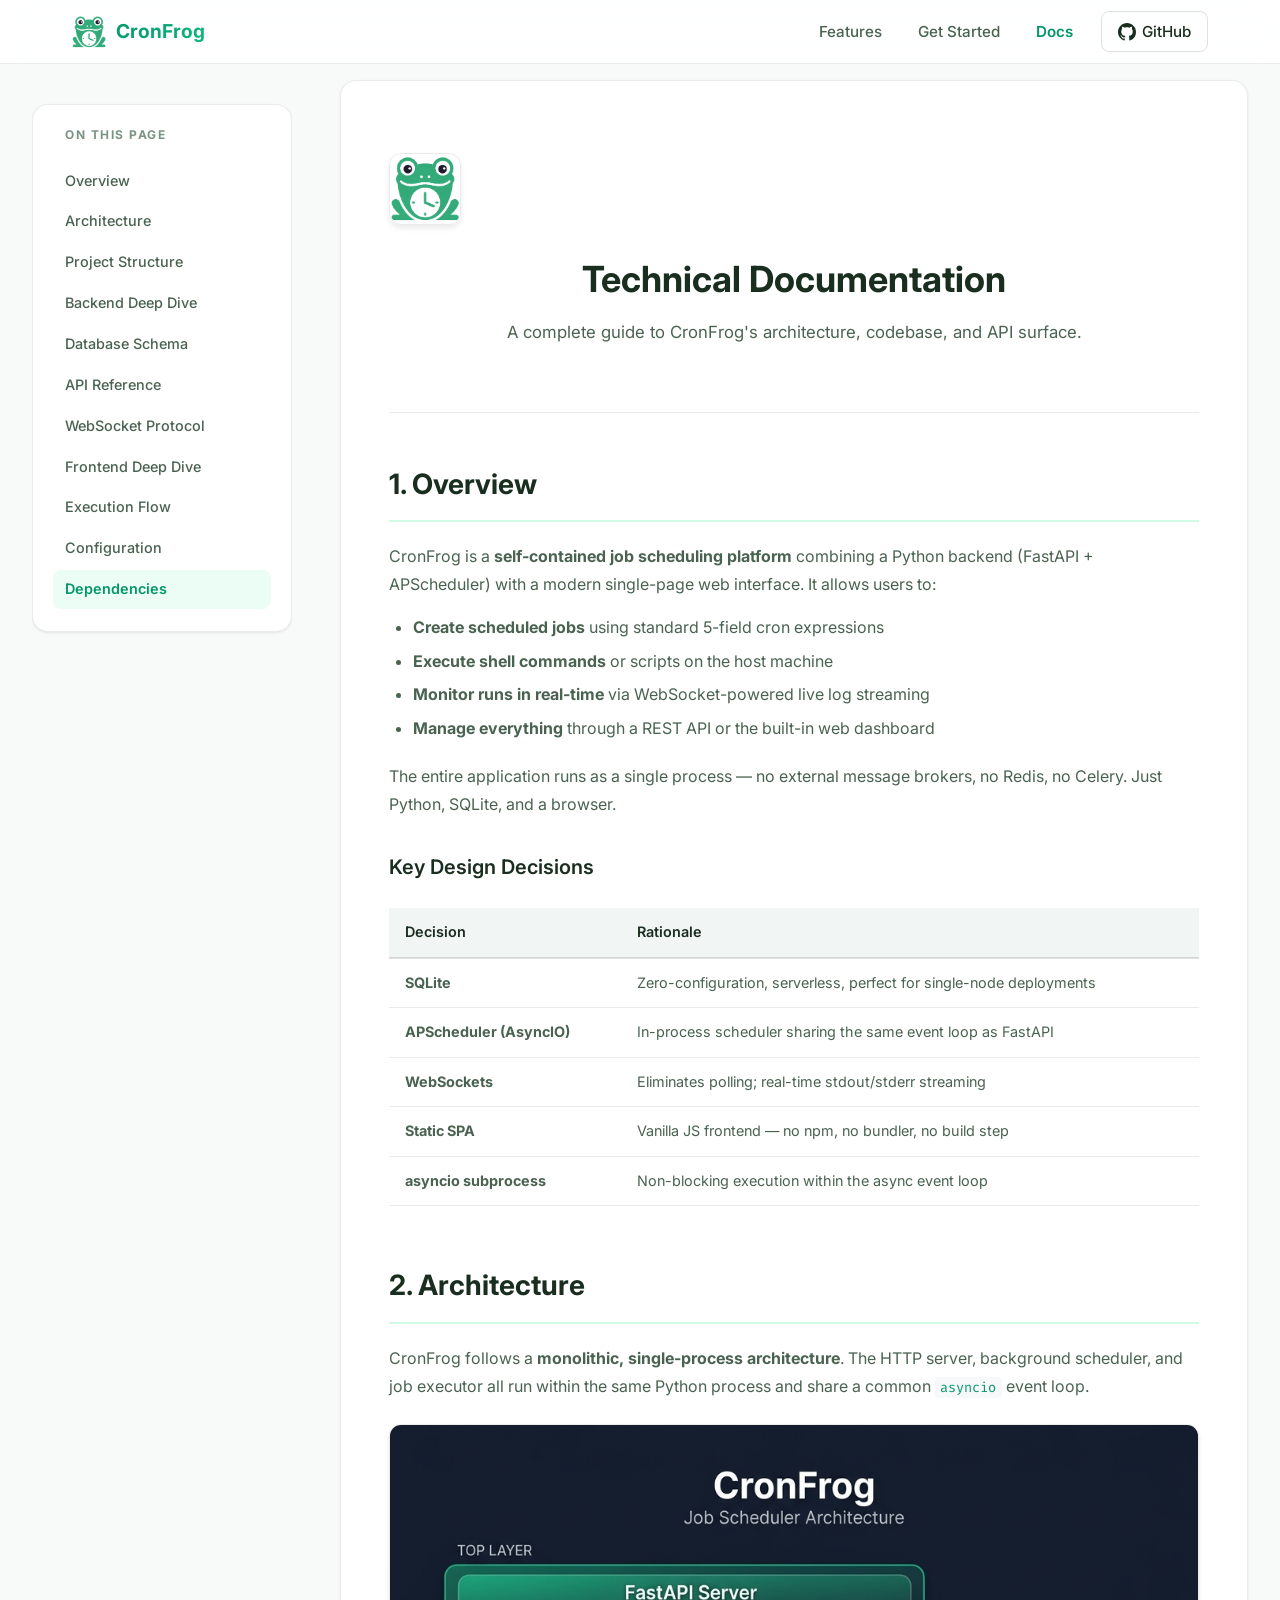
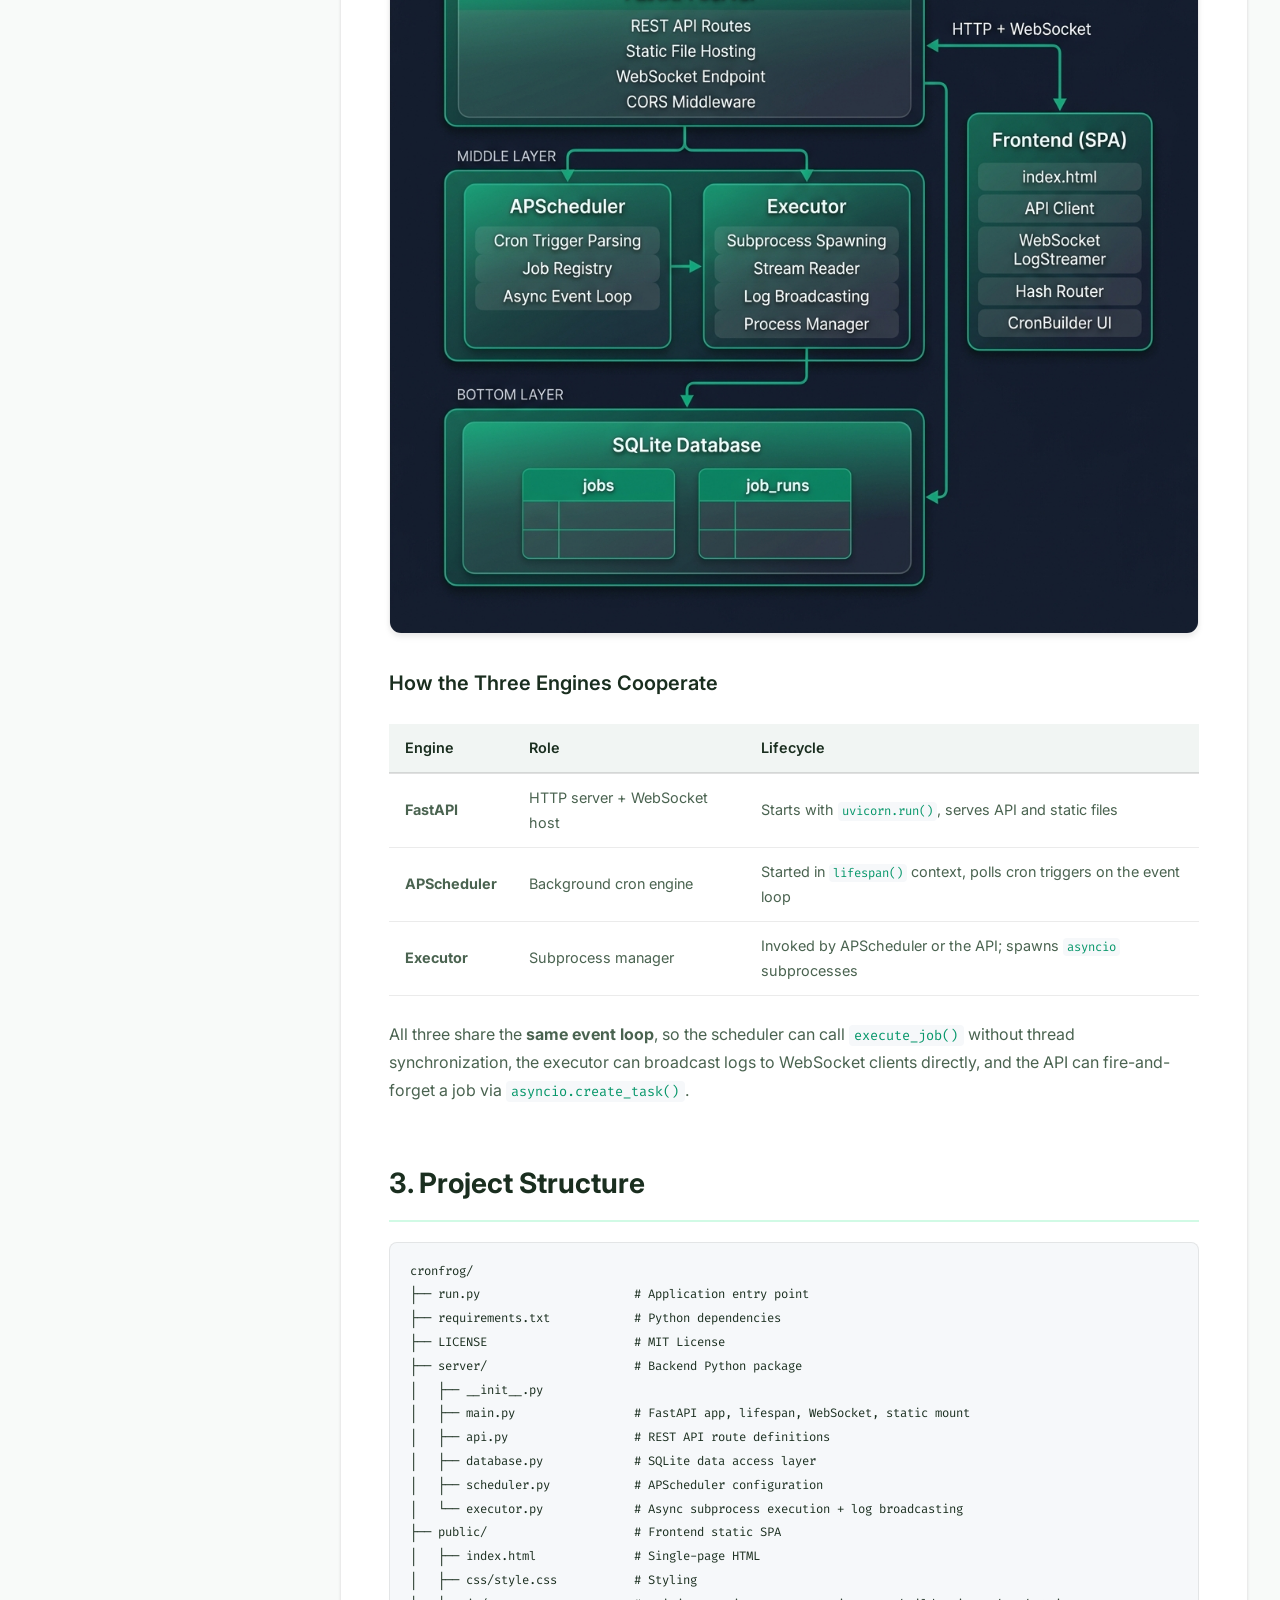
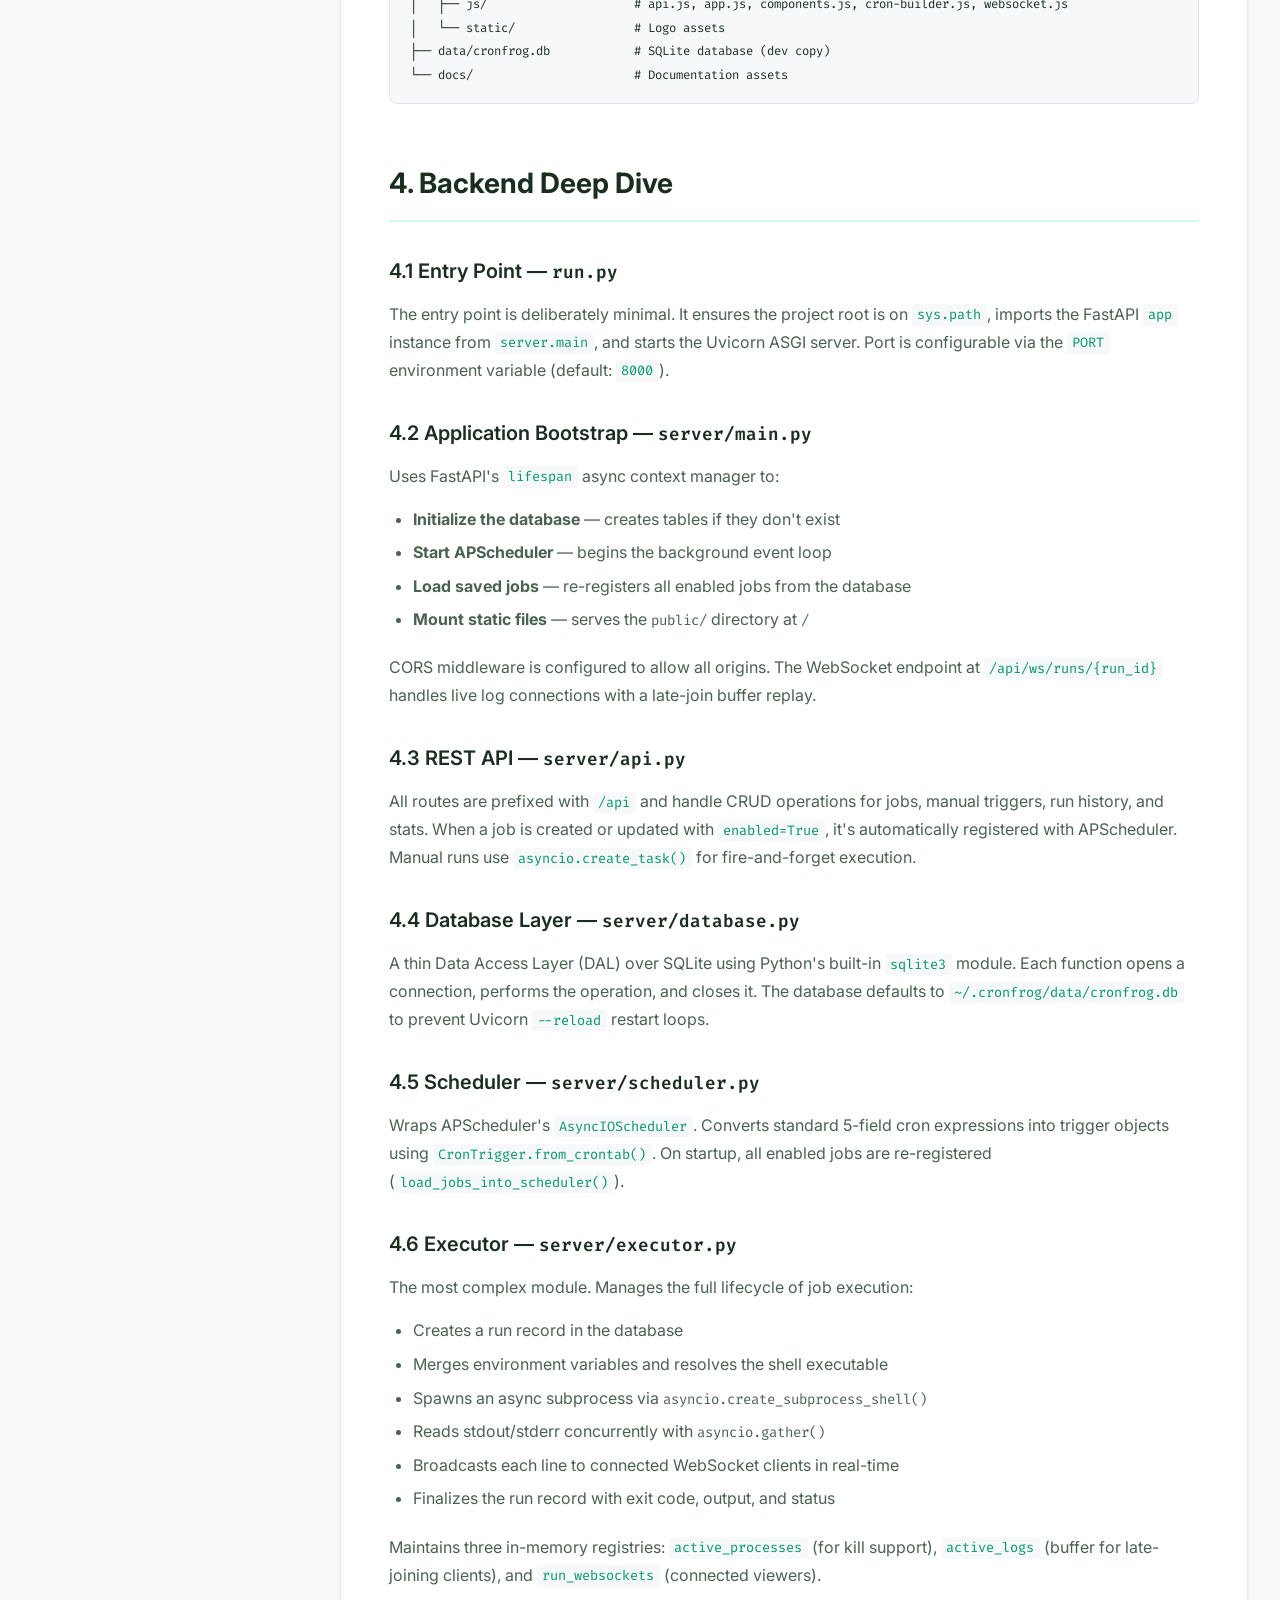
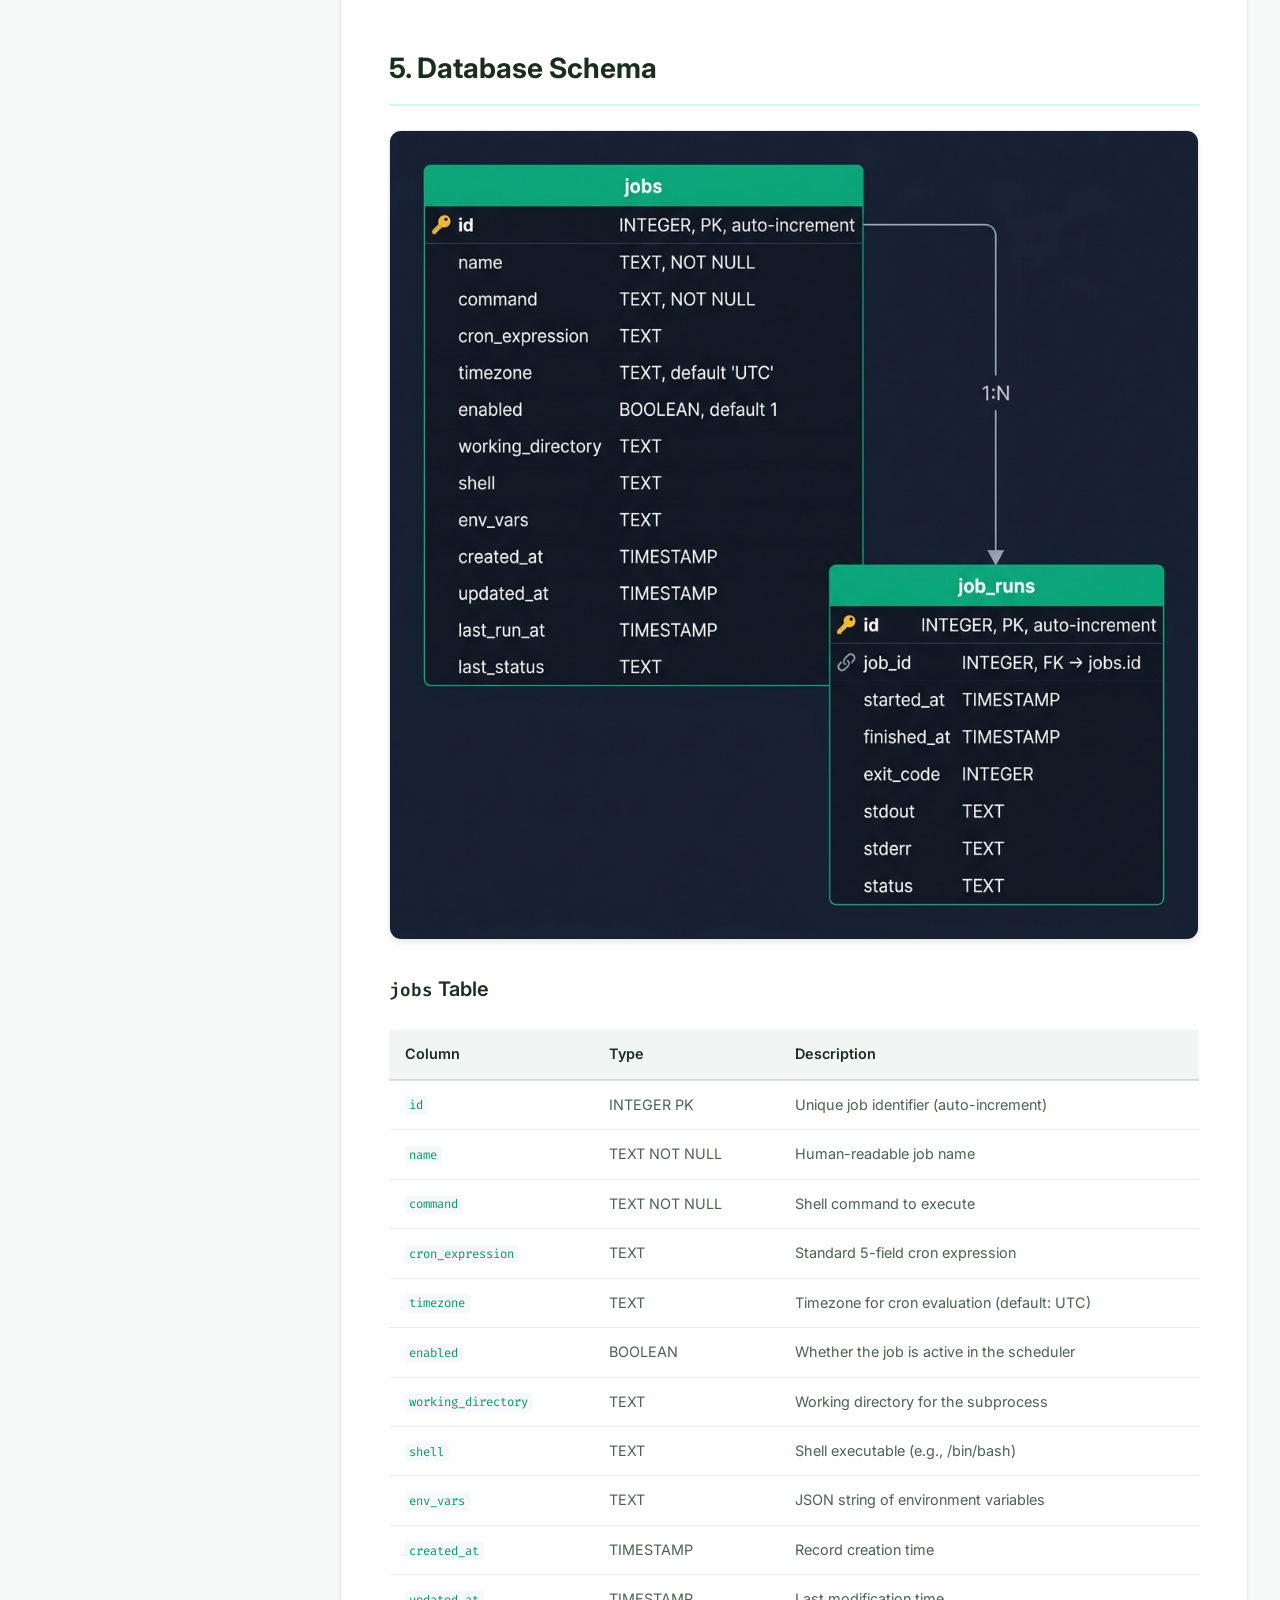
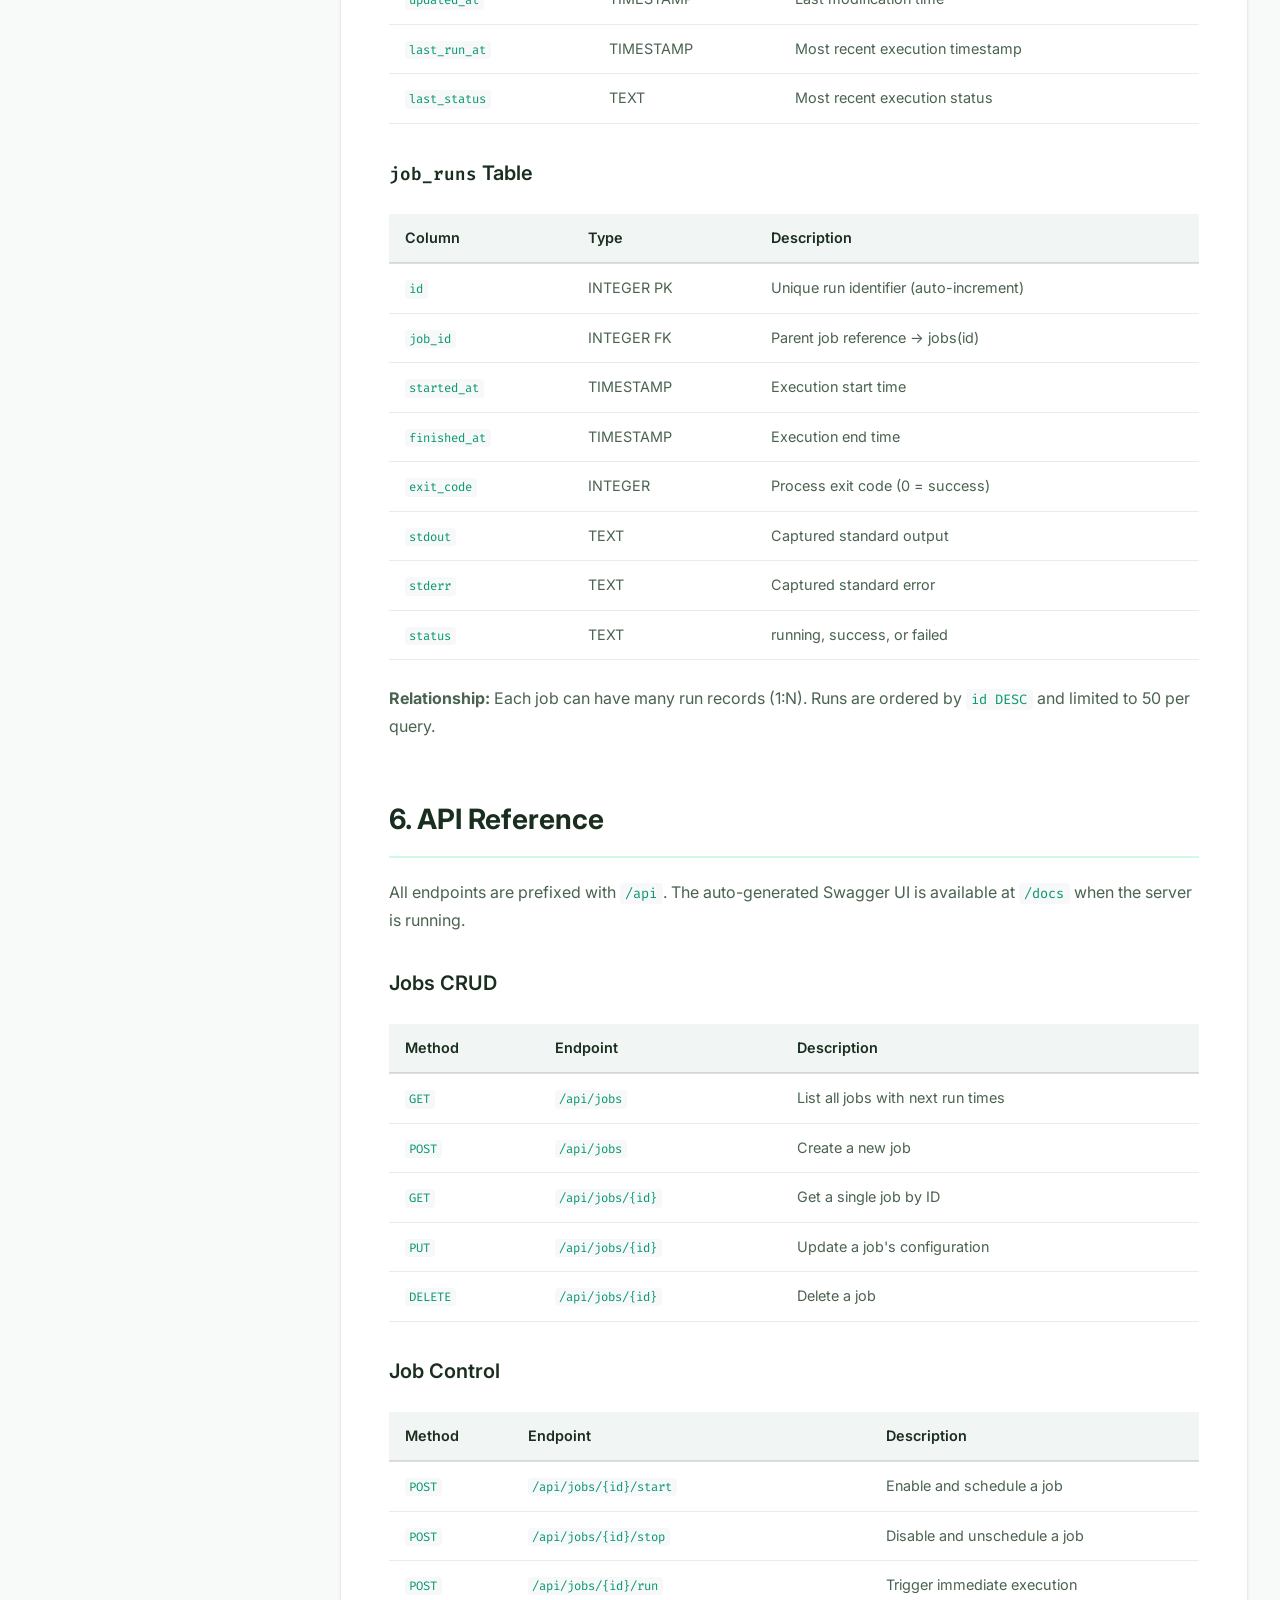
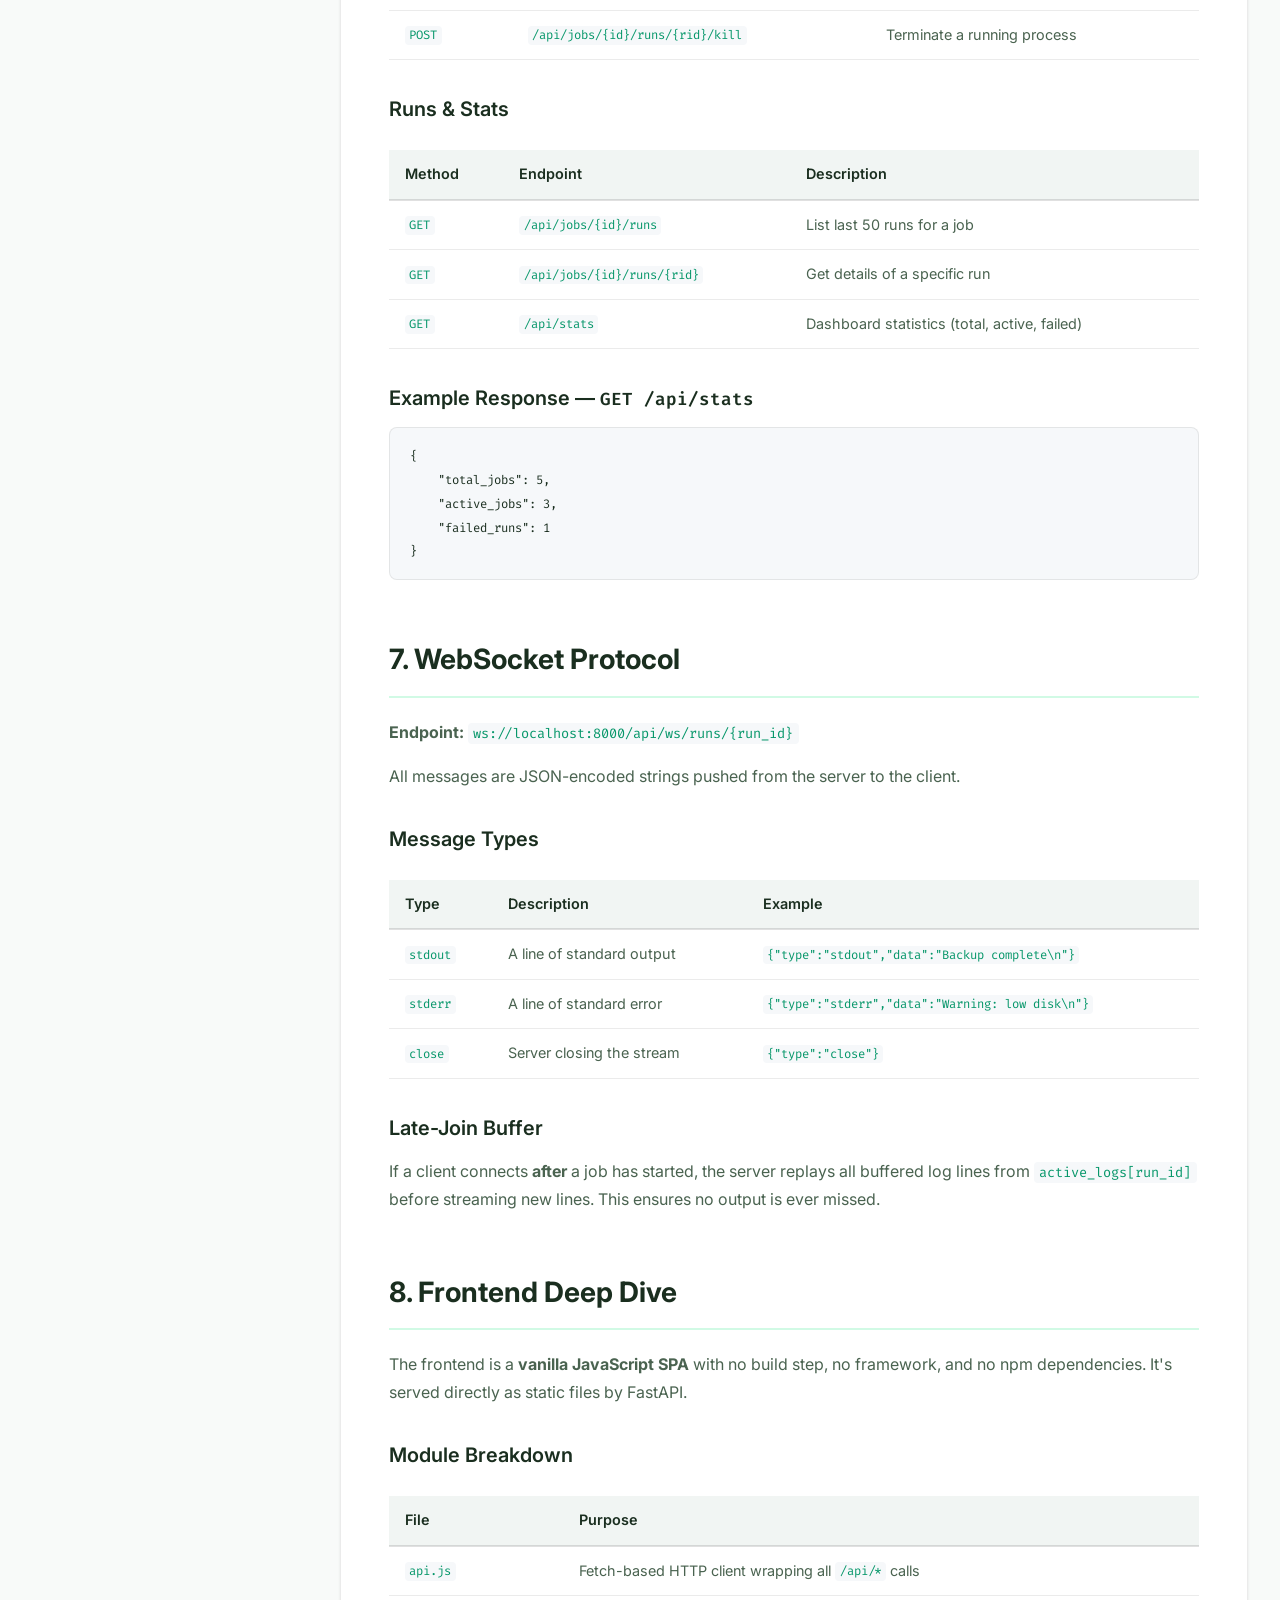
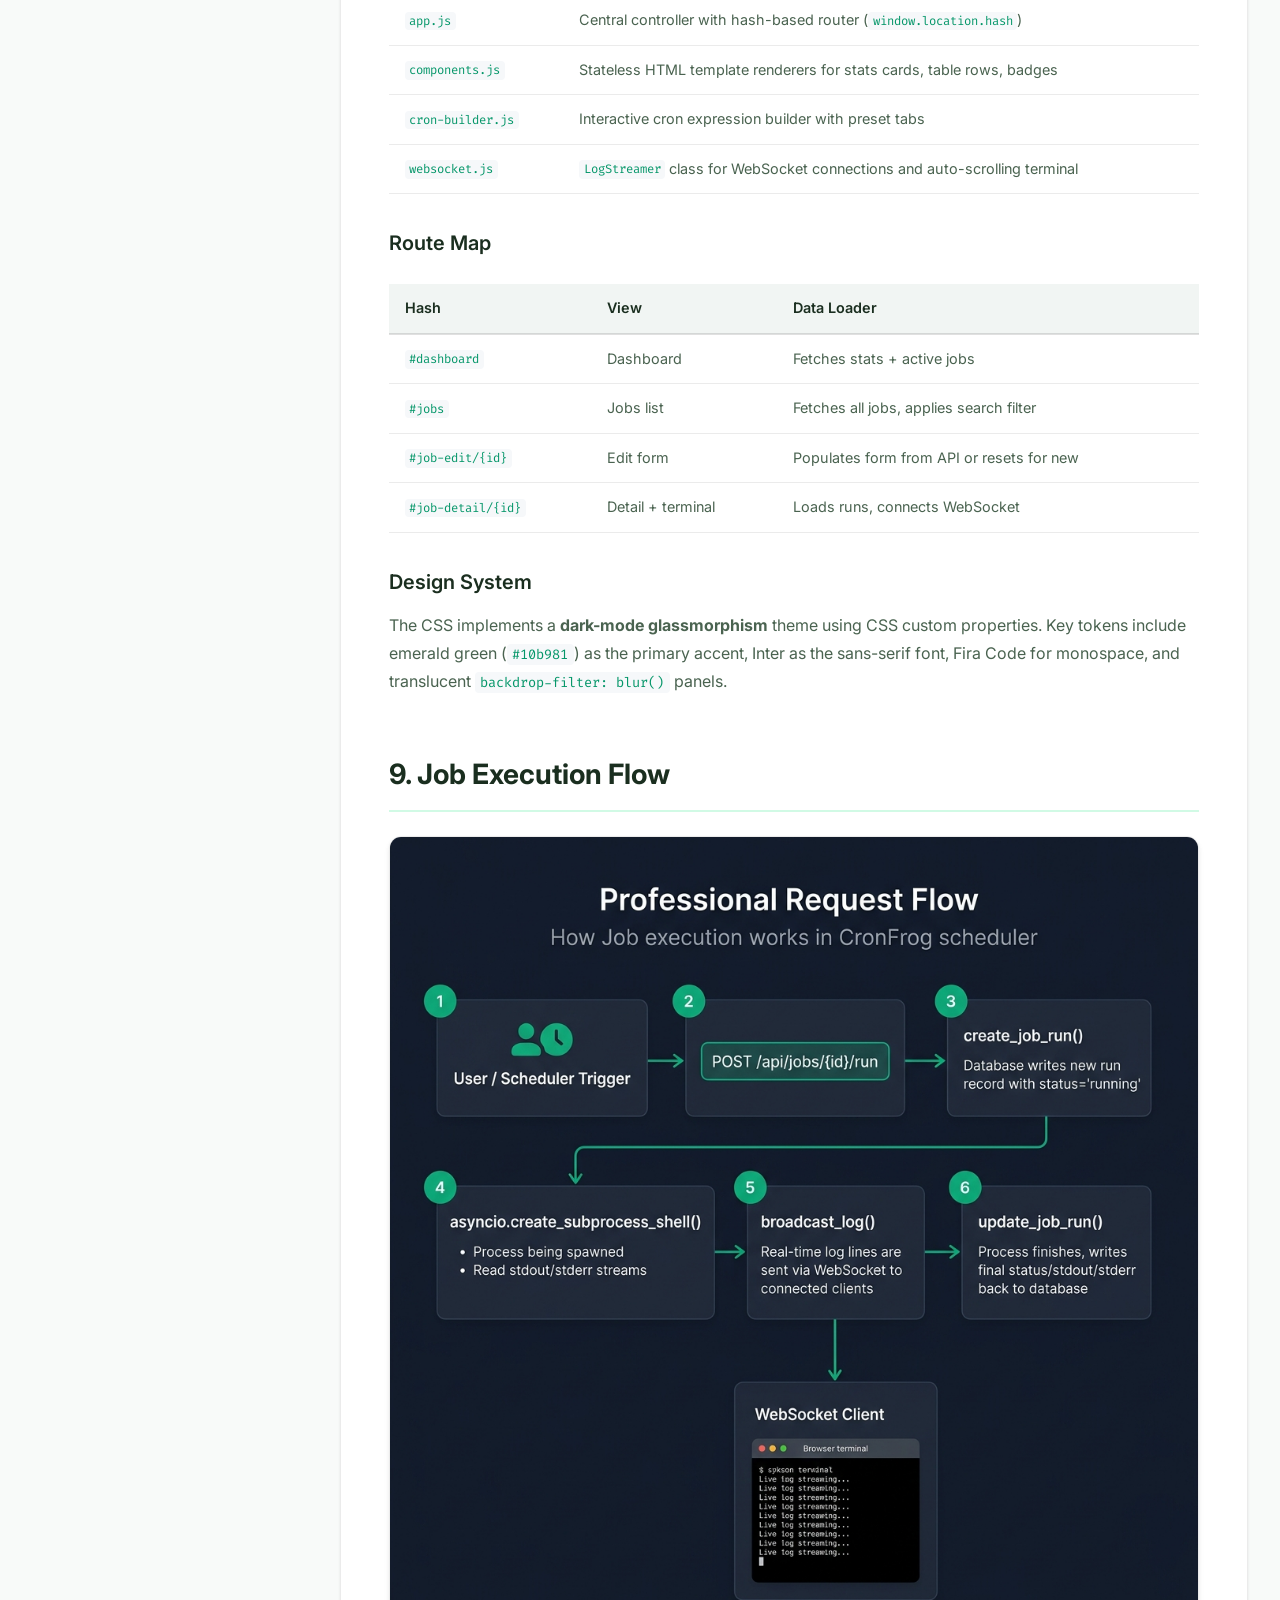
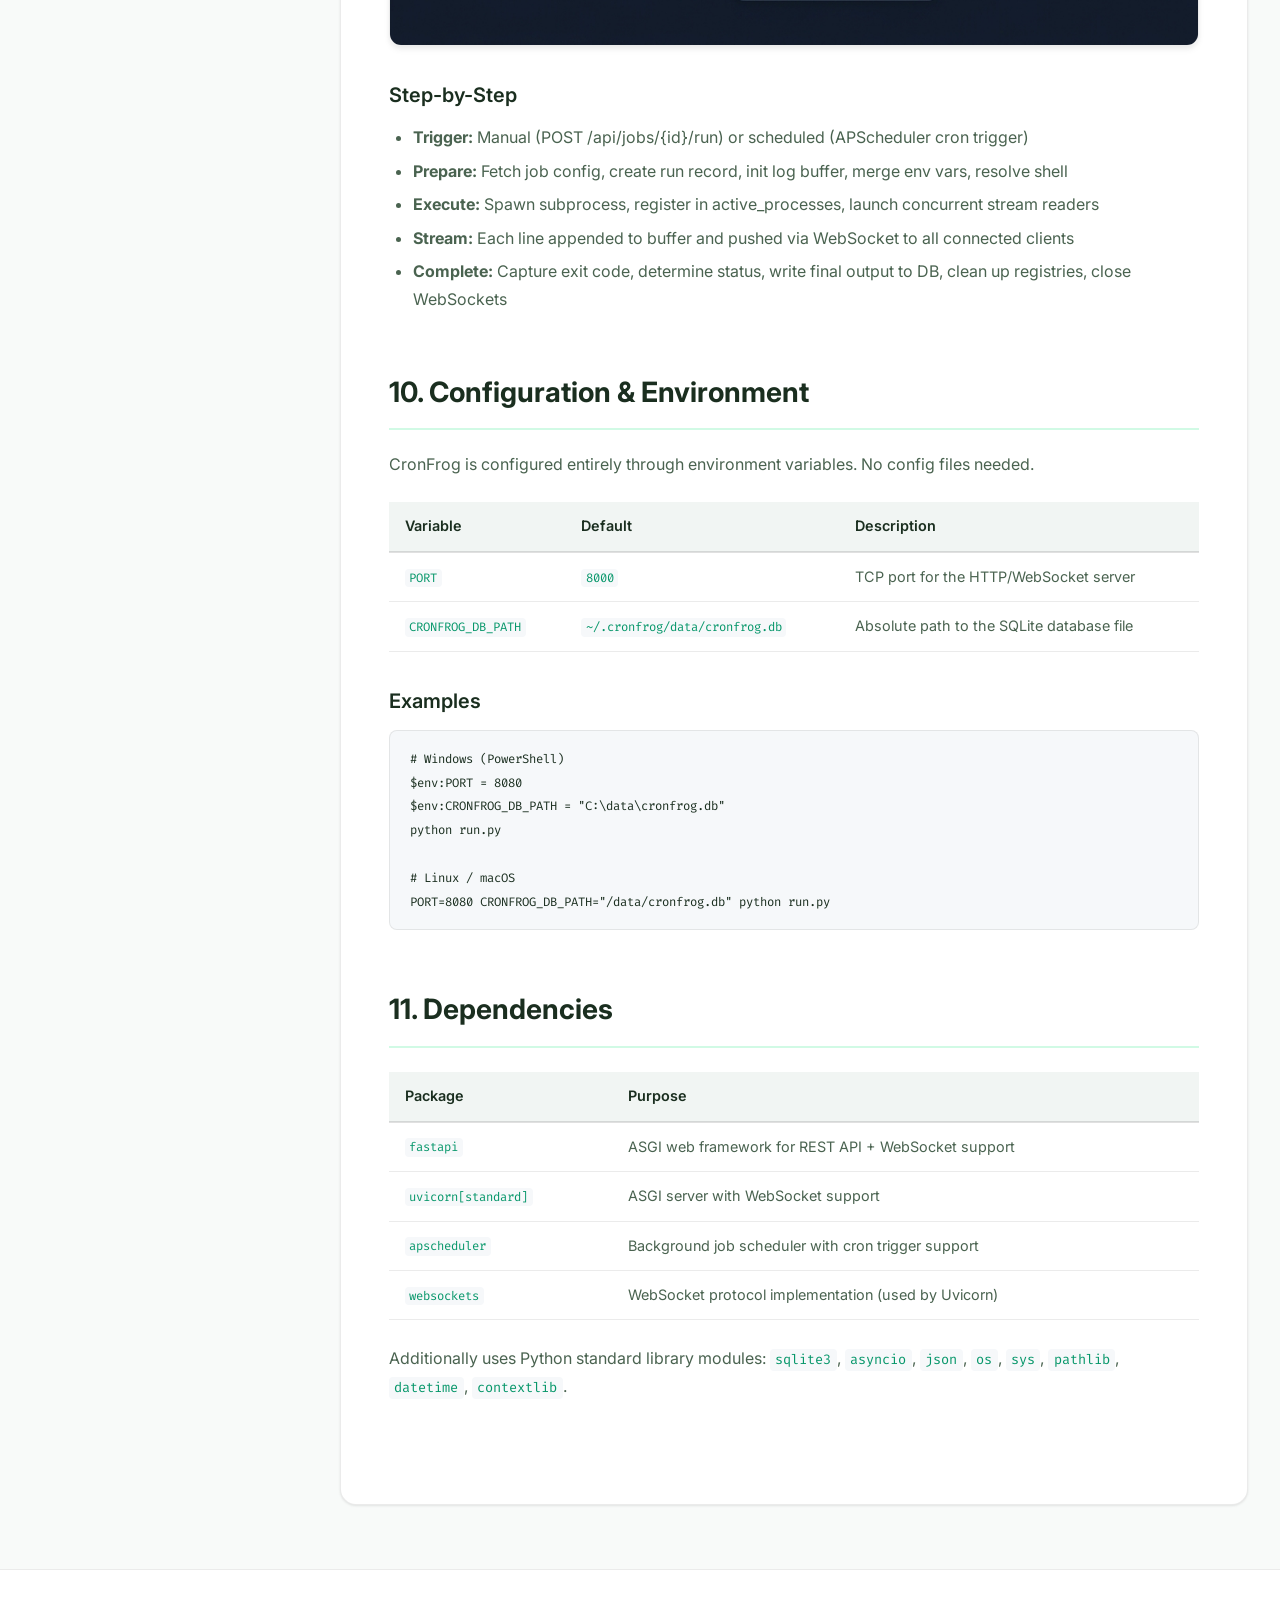
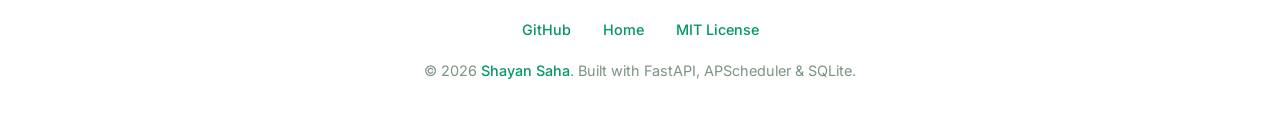
==== commit 0d21fa30: "removed broken image from Project Structure section" ====
--- a/docs.html
+++ b/docs.html
@@ -120,7 +120,7 @@
                 <!-- 3. Project Structure -->
                 <section id="project-structure">
                     <h2>3. Project Structure</h2>
-                    <img src="assets/project_structure.png" alt="CronFrog Project Structure">
+                    <!-- <img src="assets/project_structure.png" alt="CronFrog Project Structure"> -->
                     <pre><code>cronfrog/
 ├── run.py                      # Application entry point
 ├── requirements.txt            # Python dependencies
--- a/css/style.css
+++ b/css/style.css
@@ -383,7 +383,14 @@
    SECTIONS
    ============================================= */
 .section {
-    padding: 6rem 2rem;
+    padding: 4.5rem 2rem;
+}
+
+.section-divider {
+    width: min(100%, 900px);
+    height: 1px;
+    margin: -0.5rem auto 0;
+    background: linear-gradient(90deg, transparent, rgba(16, 185, 129, 0.28), transparent);
 }
 
 .section-alt {
@@ -398,7 +405,7 @@
 .section-header {
     text-align: center;
     max-width: 640px;
-    margin: 0 auto 4rem;
+    margin: 0 auto 3rem;
 }
 
 .section-label {
